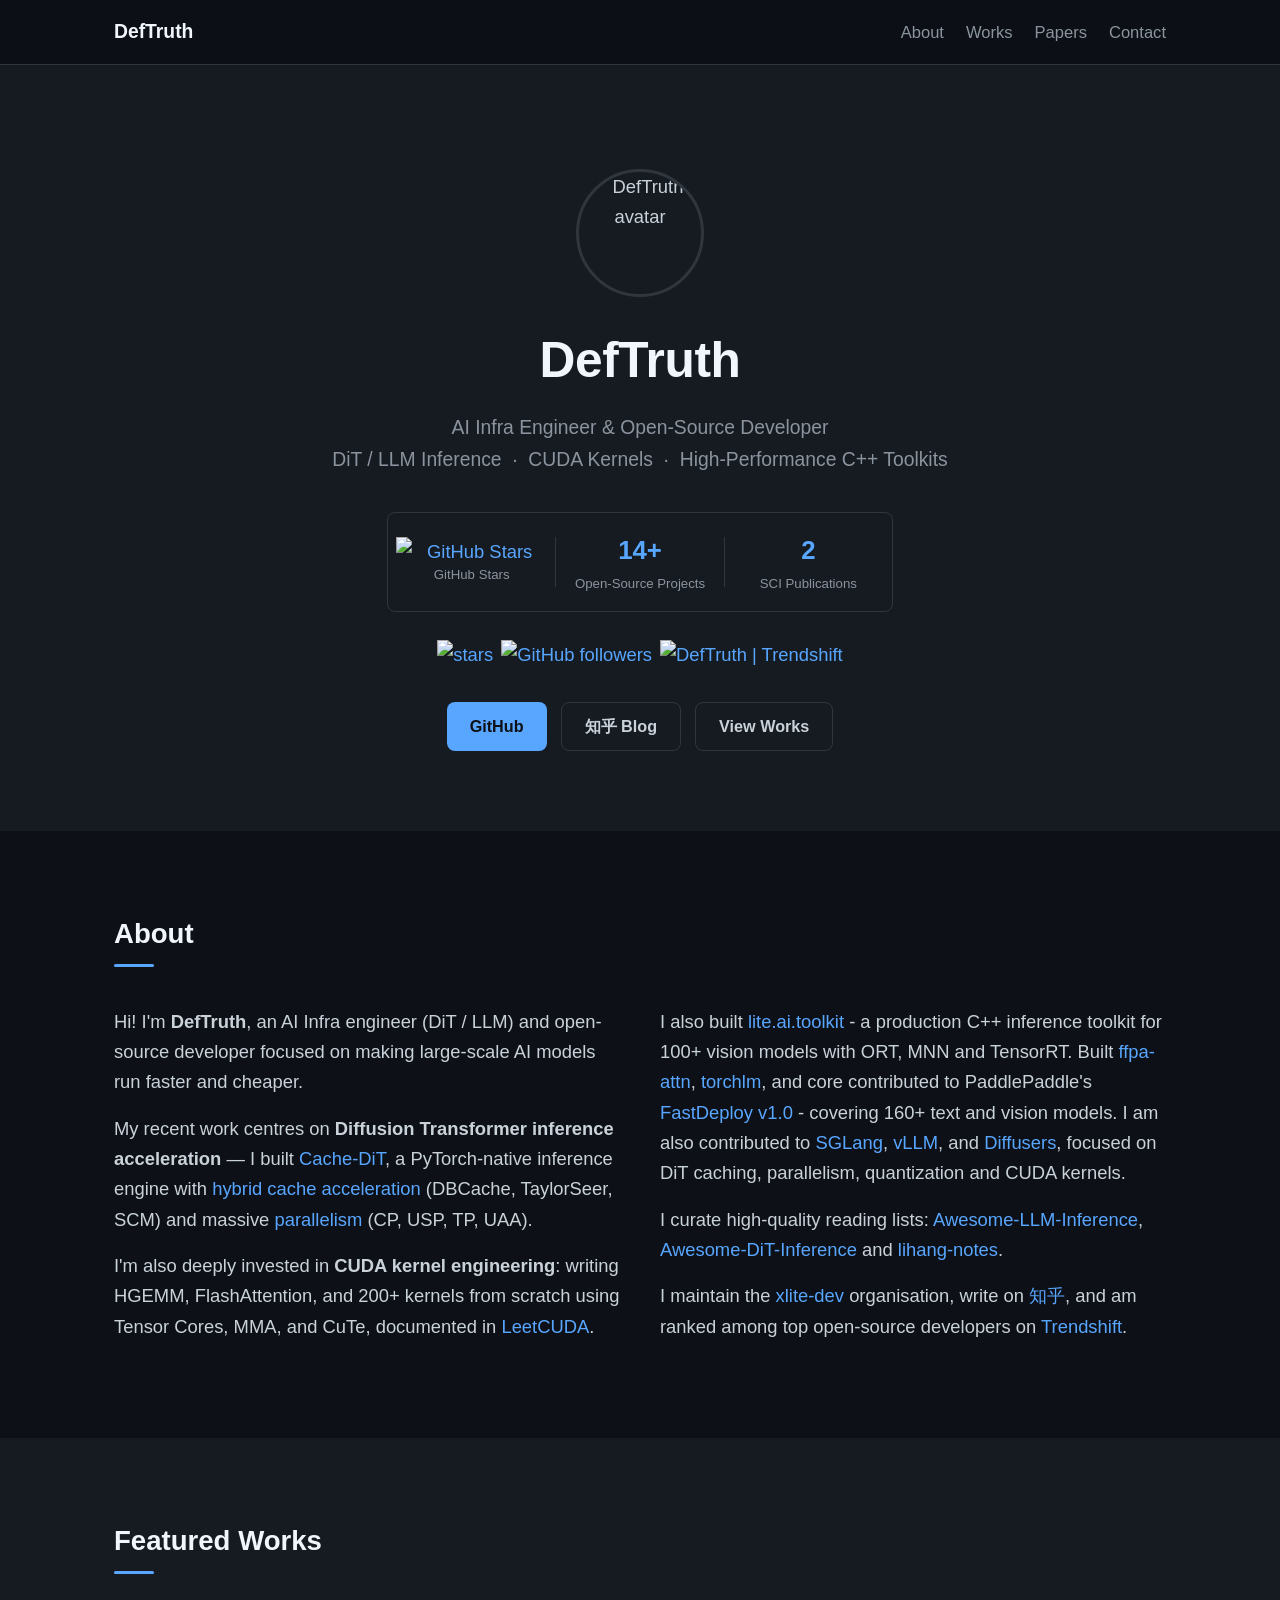
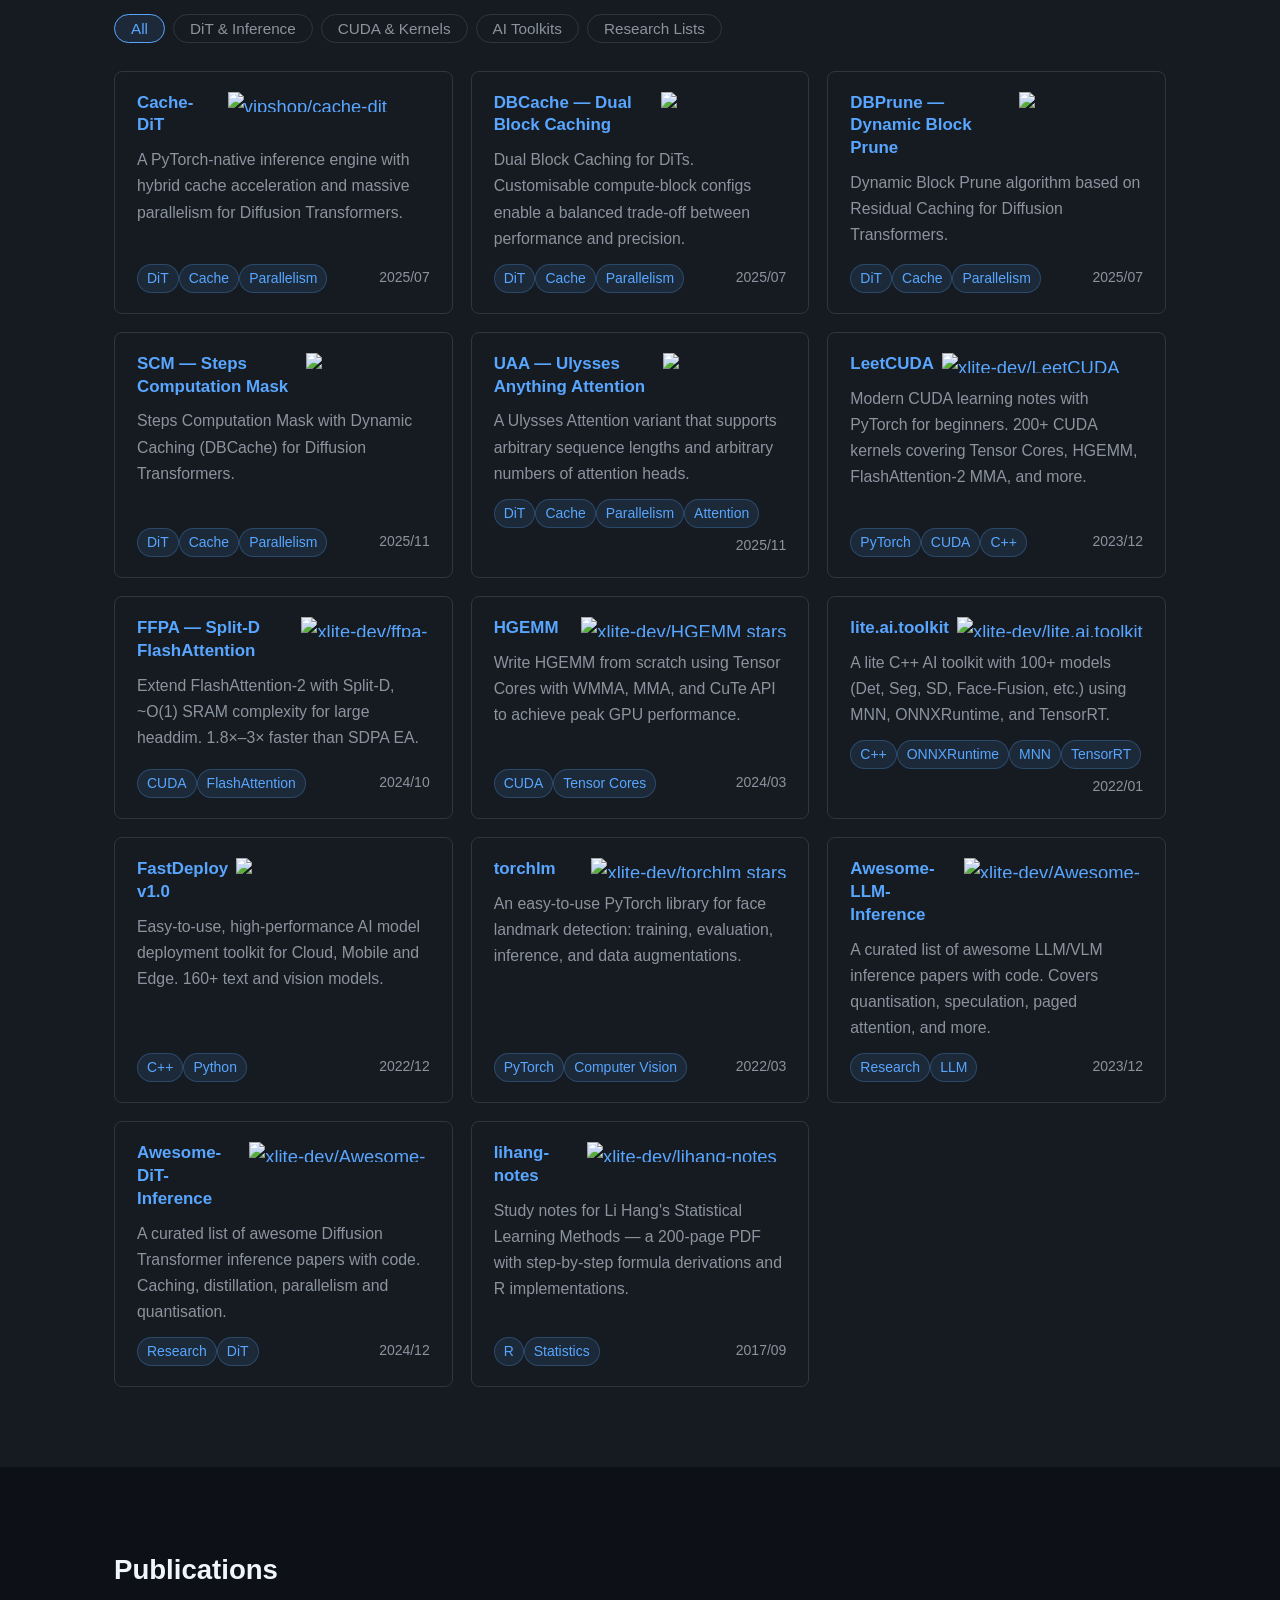
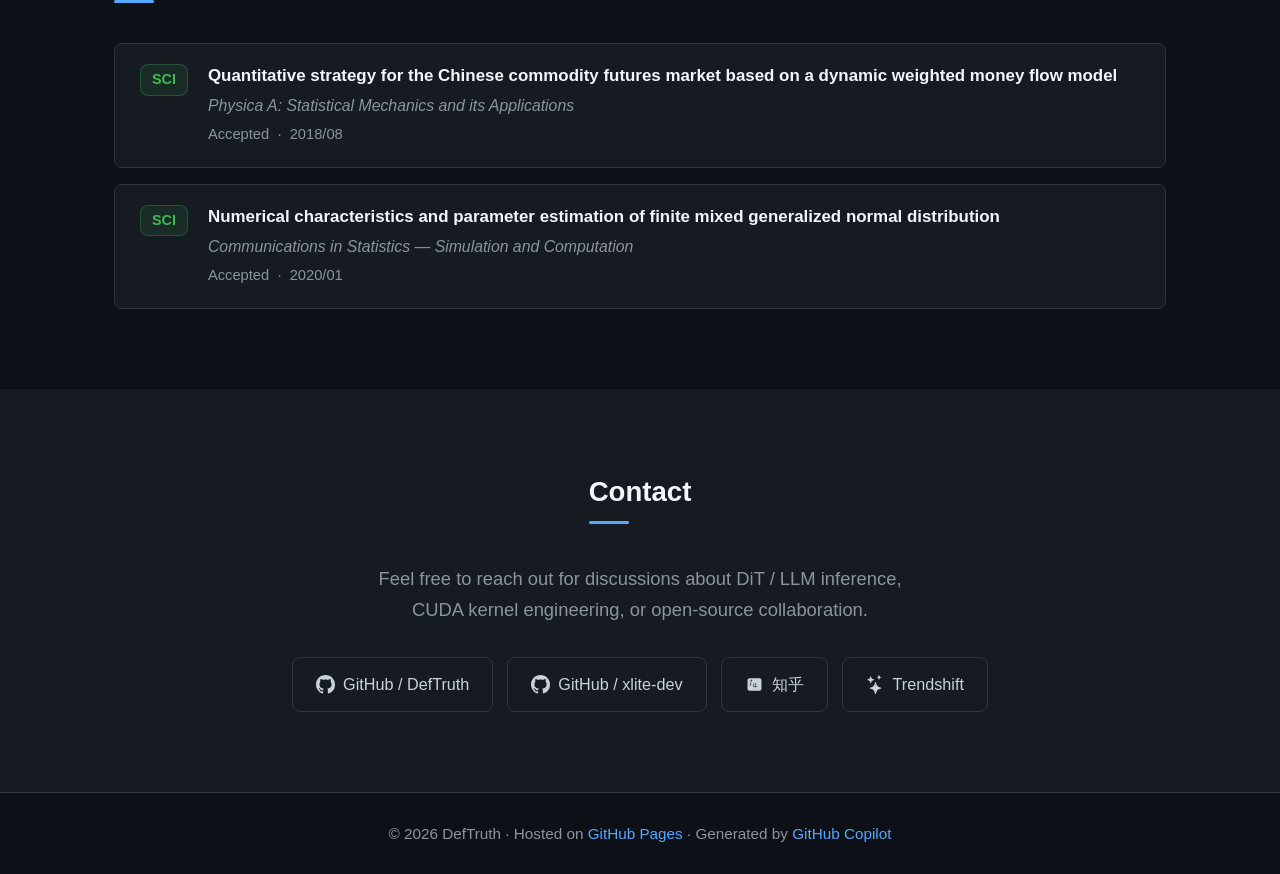
==== index.html @ d04e6036 "Update index.html" ====
<!DOCTYPE html>
<html lang="en">
<head>
  <meta charset="UTF-8" />
  <meta name="viewport" content="width=device-width, initial-scale=1.0" />
  <meta name="description"
    content="DefTruth – AI Infra Engineer. Creator of LeetCUDA, Cache-DiT, ffpa-attn,
             Awesome-LLM-Inference, lite.ai.toolkit and more. Contributor to SGLang, vLLM and Diffusers." />
  <title>DefTruth | AI Infra Engineer</title>
  <link rel="stylesheet" href="assets/css/style.css" />
  <link rel="icon" href="https://avatars.githubusercontent.com/u/31974251?v=4" />
</head>
<body>

<!-- NAV ---------------------------------------------------- -->
<nav>
  <div class="container nav-inner">
    <span class="nav-logo">DefTruth</span>
    <ul class="nav-links">
      <li><a href="#about">About</a></li>
      <li><a href="#projects">Works</a></li>
      <li><a href="#publications">Papers</a></li>
      <li><a href="#contact">Contact</a></li>
    </ul>
  </div>
</nav>

<!-- HERO --------------------------------------------------- -->
<section id="hero">
  <div class="container">
    <img class="avatar"
      src="https://avatars.githubusercontent.com/u/31974251?v=4"
      alt="DefTruth avatar" />

    <h1>DefTruth</h1>

    <p class="tagline">
      AI Infra Engineer &amp; Open-Source Developer<br />
      DiT / LLM Inference &nbsp;·&nbsp; CUDA Kernels &nbsp;·&nbsp; High-Performance C++ Toolkits
    </p>

    <!-- Quick stats -->
    <div class="stats-row">
      <div class="stat">
        <a href="https://github.com/xlite-dev" target="_blank" rel="noopener">
          <img src="https://img.shields.io/github/stars/xlite-dev?style=flat-square&color=58a6ff&labelColor=161b22&label="
               alt="GitHub Stars" class="stat-badge" />
        </a>
        <span class="stat-l">GitHub Stars</span>
      </div>
      <div class="stat-sep"></div>
      <div class="stat"><span class="stat-n">14+</span><span class="stat-l">Open-Source Projects</span></div>
      <div class="stat-sep"></div>
      <div class="stat"><span class="stat-n">2</span><span class="stat-l">SCI Publications</span></div>
    </div>

    <!-- Live badge row -->
    <div class="badge-row">
      <a href="https://github.com/xlite-dev" target="_blank" rel="noopener">
        <img src="https://img.shields.io/github/stars/xlite-dev?style=flat-square&label=Stars&color=58a6ff"
             alt="stars" />
      </a>
      <a href="https://github.com/DefTruth" target="_blank" rel="noopener">
        <img src="https://img.shields.io/github/followers/DefTruth?style=flat-square&label=Followers&color=58a6ff"
             alt="GitHub followers" />
      </a>
      <a href="https://trendshift.io/developers/644" target="_blank" rel="noopener">
        <img src="https://trendshift.io/api/badge/developers/644"
             alt="DefTruth | Trendshift" height="20" />
      </a>
    </div>

    <!-- CTA buttons -->
    <div class="btn-row">
      <a class="btn btn-primary" href="https://github.com/DefTruth" target="_blank" rel="noopener">GitHub</a>
      <a class="btn btn-outline" href="https://www.zhihu.com/people/qyjdef" target="_blank" rel="noopener">知乎 Blog</a>
      <a class="btn btn-outline" href="#projects">View Works</a>
    </div>
  </div>
</section>

<!-- ABOUT -------------------------------------------------- -->
<section id="about">
  <div class="container">
    <h2 class="section-title">About</h2>
    <div class="two-col">
      <div>
        <p>Hi! I'm <strong>DefTruth</strong>, an AI Infra engineer (DiT / LLM) and open-source developer
           focused on making large-scale AI models run faster and cheaper.</p>
        <p>My recent work centres on <strong>Diffusion Transformer inference
           acceleration</strong> — I built
           <a href="https://github.com/vipshop/cache-dit" target="_blank" rel="noopener">Cache-DiT</a>,
           a PyTorch-native inference engine with <a href="https://cache-dit.readthedocs.io/en/latest/user_guide/CACHE_API/" target="_blank" rel="noopener">hybrid cache acceleration</a> (DBCache, TaylorSeer, SCM)
           and massive <a href="https://cache-dit.readthedocs.io/en/latest/user_guide/CONTEXT_PARALLEL/#uaa-ulysses-anything-attention" target="_blank" rel="noopener">parallelism</a> (CP, USP, TP, UAA).</p>
        <p>I'm also deeply invested in <strong>CUDA kernel engineering</strong>: writing HGEMM,
           FlashAttention, and 200+ kernels from scratch using Tensor Cores, MMA,
           and CuTe, documented in
           <a href="https://github.com/xlite-dev/LeetCUDA" target="_blank" rel="noopener">LeetCUDA</a>.</p>
      </div>
      <div>
        <p>I also built
           <a href="https://github.com/xlite-dev/lite.ai.toolkit" target="_blank" rel="noopener">lite.ai.toolkit</a>
            - a production C++ inference toolkit for 100+ vision models with ORT, MNN and TensorRT. Built
           <a href="https://github.com/xlite-dev/ffpa-attn" target="_blank" rel="noopener">ffpa-attn</a>,
           <a href="https://github.com/xlite-dev/torchlm" target="_blank" rel="noopener">torchlm</a>, and core contributed
           to PaddlePaddle's <a href="https://github.com/PaddlePaddle/FastDeploy" target="_blank" rel="noopener">FastDeploy v1.0</a>
           - covering 160+ text and vision models. I am also contributed to
           <a href="https://github.com/sgl-project/sglang" target="_blank" rel="noopener">SGLang</a>,
           <a href="https://github.com/vllm-project/vllm" target="_blank" rel="noopener">vLLM</a>, and
           <a href="https://github.com/huggingface/diffusers" target="_blank" rel="noopener">Diffusers</a>,
           focused on DiT caching, parallelism, quantization and CUDA kernels.</p>
        <p>I curate high-quality reading lists:
           <a href="https://github.com/xlite-dev/Awesome-LLM-Inference" target="_blank" rel="noopener">Awesome-LLM-Inference</a>, 
           <a href="https://github.com/xlite-dev/Awesome-DiT-Inference" target="_blank" rel="noopener">Awesome-DiT-Inference</a> 
           and <a href="https://github.com/xlite-dev/lihang-notes" target="_blank" rel="noopener">lihang-notes</a>.</p>
        <p>I maintain the
           <a href="https://github.com/xlite-dev" target="_blank" rel="noopener">xlite-dev</a>
           organisation, write on
           <a href="https://www.zhihu.com/people/qyjdef" target="_blank" rel="noopener">知乎</a>,
           and am ranked among top open-source developers on
           <a href="https://trendshift.io/developers/644" target="_blank" rel="noopener">Trendshift</a>.</p>
      </div>
    </div>
  </div>
</section>

<!-- WORKS -------------------------------------------------- -->
<section id="projects">
  <div class="container">
    <h2 class="section-title">Featured Works</h2>
    <!-- Filter buttons — injected by assets/js/main.js -->
    <div id="filter-bar" role="tablist" aria-label="Filter projects"></div>
    <!-- Project cards — injected by assets/js/main.js (edit PROJECTS array there) -->
    <div class="projects-grid" id="projects-grid"></div>
  </div>
</section>

<!-- PUBLICATIONS ------------------------------------------- -->
<section id="publications">
  <div class="container">
    <h2 class="section-title">Publications</h2>
    <!-- Publication cards — injected by assets/js/main.js (edit PUBLICATIONS array there) -->
    <div id="pub-list"></div>
  </div>
</section>

<!-- CONTACT ------------------------------------------------ -->
<section id="contact">
  <div class="container" style="text-align:center">
    <h2 class="section-title" style="display:inline-block">Contact</h2>
    <p class="muted" style="max-width:552px;margin:0 auto 32px">
      Feel free to reach out for discussions about DiT / LLM inference,
      CUDA kernel engineering, or open-source collaboration.
    </p>
    <div class="contact-links">
      <a class="contact-link" href="https://github.com/DefTruth" target="_blank" rel="noopener">
        <svg viewBox="0 0 16 16" aria-hidden="true"><path d="M8 0C3.58 0 0 3.58 0 8c0 3.54 2.29 6.53 5.47 7.59.4.07.55-.17.55-.38 0-.19-.01-.82-.01-1.49-2.01.37-2.53-.49-2.69-.94-.09-.23-.48-.94-.82-1.13-.28-.15-.68-.52-.01-.53.63-.01 1.08.58 1.23.82.72 1.21 1.87.87 2.33.66.07-.52.28-.87.51-1.07-1.78-.2-3.64-.89-3.64-3.95 0-.87.31-1.59.82-2.15-.08-.2-.36-1.02.08-2.12 0 0 .67-.21 2.2.82.64-.18 1.32-.27 2-.27s1.36.09 2 .27c1.53-1.04 2.2-.82 2.2-.82.44 1.1.16 1.92.08 2.12.51.56.82 1.27.82 2.15 0 3.07-1.87 3.75-3.65 3.95.29.25.54.73.54 1.48 0 1.07-.01 1.93-.01 2.2 0 .21.15.46.55.38A8.013 8.013 0 0 0 16 8c0-4.42-3.58-8-8-8z"/></svg>
        GitHub / DefTruth
      </a>
      <a class="contact-link" href="https://github.com/xlite-dev" target="_blank" rel="noopener">
        <svg viewBox="0 0 16 16" aria-hidden="true"><path d="M8 0C3.58 0 0 3.58 0 8c0 3.54 2.29 6.53 5.47 7.59.4.07.55-.17.55-.38 0-.19-.01-.82-.01-1.49-2.01.37-2.53-.49-2.69-.94-.09-.23-.48-.94-.82-1.13-.28-.15-.68-.52-.01-.53.63-.01 1.08.58 1.23.82.72 1.21 1.87.87 2.33.66.07-.52.28-.87.51-1.07-1.78-.2-3.64-.89-3.64-3.95 0-.87.31-1.59.82-2.15-.08-.2-.36-1.02.08-2.12 0 0 .67-.21 2.2.82.64-.18 1.32-.27 2-.27s1.36.09 2 .27c1.53-1.04 2.2-.82 2.2-.82.44 1.1.16 1.92.08 2.12.51.56.82 1.27.82 2.15 0 3.07-1.87 3.75-3.65 3.95.29.25.54.73.54 1.48 0 1.07-.01 1.93-.01 2.2 0 .21.15.46.55.38A8.013 8.013 0 0 0 16 8c0-4.42-3.58-8-8-8z"/></svg>
        GitHub / xlite-dev
      </a>
      <a class="contact-link" href="https://www.zhihu.com/people/qyjdef" target="_blank" rel="noopener">
        <svg viewBox="0 0 24 24" aria-hidden="true"><path d="M5.722 4.015C4.32 4.015 3.18 5.156 3.18 6.558v10.884c0 1.402 1.14 2.543 2.542 2.543h12.557c1.401 0 2.541-1.141 2.541-2.543V6.558c0-1.402-1.14-2.543-2.541-2.543H5.722zM9.4 7.426H8.214c-.22.9-.563 1.726-1.02 2.42.072.08.143.164.207.254.366.52.53 1.109.416 1.693-.19.964-1.048 1.56-1.965 1.594l-.023-.592c.548-.02 1.063-.39 1.175-.953.083-.42-.048-.867-.363-1.293a6.79 6.79 0 0 0-.225-.276c.538-.807.907-1.742 1.12-2.847H6.418v-.578H7.85V5.6h.594v1.248H9.4v.578zm6.245 7.21H13.13v2.218h-.629v-2.218H10.27l-.107-.016v-.016l-.007-.008-.001-.008v-.01l-.008-.008v-.552l.793-3.41h.631l-.746 3.41h1.667v-4.32h.629v1.847h1.874l.188-.008.164.594h-2.226v1.887h2.515v.618z"/></svg>
        知乎
      </a>
      <a class="contact-link" href="https://trendshift.io/developers/644" target="_blank" rel="noopener">
        <svg viewBox="0 0 16 16" aria-hidden="true"><path d="M7.657 6.247c.11-.33.576-.33.686 0l.645 1.937a2.89 2.89 0 0 0 1.829 1.828l1.936.645c.33.11.33.576 0 .686l-1.937.645a2.89 2.89 0 0 0-1.828 1.829l-.645 1.936a.361.361 0 0 1-.686 0l-.645-1.937a2.89 2.89 0 0 0-1.828-1.828l-1.937-.645a.361.361 0 0 1 0-.686l1.937-.645a2.89 2.89 0 0 0 1.828-1.828l.645-1.937zM3.794 1.148a.217.217 0 0 1 .412 0l.387 1.162c.173.518.579.924 1.097 1.097l1.162.387a.217.217 0 0 1 0 .412l-1.162.387A1.734 1.734 0 0 0 4.593 5.69l-.387 1.162a.217.217 0 0 1-.412 0L3.407 5.69A1.734 1.734 0 0 0 2.31 4.593l-1.162-.387a.217.217 0 0 1 0-.412l1.162-.387A1.734 1.734 0 0 0 3.407 2.31l.387-1.162zM10.863.099a.145.145 0 0 1 .274 0l.258.774c.115.346.386.617.732.732l.774.258a.145.145 0 0 1 0 .274l-.774.258a1.156 1.156 0 0 0-.732.732l-.258.774a.145.145 0 0 1-.274 0l-.258-.774a1.156 1.156 0 0 0-.732-.732L9.1 2.137a.145.145 0 0 1 0-.274l.774-.258c.346-.115.617-.386.732-.732L10.863.1z"/></svg>
        Trendshift
      </a>
    </div>
  </div>
</section>

<!-- FOOTER ------------------------------------------------- -->
<footer>
  <p>© <span id="year"></span> DefTruth · Hosted on
    <a href="https://pages.github.com" target="_blank" rel="noopener">GitHub Pages</a>
    · Generated by <a href="https://github.com/features/copilot" target="_blank" rel="noopener">GitHub Copilot</a>
  </p>
</footer>

<script src="assets/js/main.js"></script>
</body>
</html>
---- assets/css/style.css ----
/* =============================================================
   DefTruth.github.io — stylesheet
   Dark GitHub-inspired theme. Customise the variables below.
   ============================================================= */

/* ---------- Theme variables — edit to retheme -------------- */
:root {
  --bg:        #0d1117;   /* page background                   */
  --bg-card:   #161b22;   /* card / nav background             */
  --border:    #30363d;   /* card borders                      */
  --accent:    #58a6ff;   /* links, active states, underlines  */
  --accent2:   #3fb950;   /* green tags                        */
  --text:      #c9d1d9;   /* body text                         */
  --muted:     #8b949e;   /* secondary text, meta              */
  --heading:   #f0f6fc;   /* headings                          */
  --radius:    8px;
  --ease:      0.22s ease;
}

/* ---------- Reset ------------------------------------------ */
*, *::before, *::after { box-sizing: border-box; margin: 0; padding: 0; }
html  { scroll-behavior: smooth; font-size: 115%; }
body  { background: var(--bg); color: var(--text);
        font: 1rem/1.65 -apple-system, BlinkMacSystemFont, "Segoe UI", sans-serif; }
img   { display: block; max-width: 100%; }
a     { color: var(--accent); text-decoration: none; transition: color var(--ease); }
a:hover { color: #79c0ff; }

/* ---------- Layout ----------------------------------------- */
.container { max-width: 1100px; margin: 0 auto; padding: 0 24px; }
section    { padding: 80px 0; }
section:nth-child(even) { background: var(--bg-card); }

/* ---------- Nav -------------------------------------------- */
nav {
  position: sticky; top: 0; z-index: 100;
  background: rgba(13,17,23,.85);
  backdrop-filter: blur(12px);
  border-bottom: 1px solid var(--border);
}
.nav-inner { display: flex; align-items: center; justify-content: space-between;
             padding: 16px 24px; max-width: 1100px; margin: 0 auto; }
.nav-logo  { font-weight: 700; font-size: 1.05rem; color: var(--heading); }
.nav-links { display: flex; gap: 22px; list-style: none; }
.nav-links a        { color: var(--muted); font-size: .9rem; }
.nav-links a:hover,
.nav-links a.active { color: var(--heading); }

/* ---------- Hero ------------------------------------------- */
#hero { padding: 104px 0 80px; text-align: center; }
.avatar { width: 128px; height: 128px; border-radius: 50%;
          margin: 0 auto 23px; border: 3px solid var(--border); object-fit: cover; }
#hero h1 { font-size: clamp(1.9rem, 5vw, 2.7rem); font-weight: 700;
           color: var(--heading); letter-spacing: -.4px; }
.tagline { margin: 10px auto 0; max-width: 667px; color: var(--muted); font-size: 1.05rem; }

/* Stats row */
.stats-row { display: flex; align-items: center; justify-content: center;
             gap: 0; margin: 36px auto 0; max-width: 506px;
             background: var(--bg-card); border: 1px solid var(--border);
             border-radius: var(--radius); overflow: hidden; }
.stat      { flex: 1; padding: 16px 8px; text-align: center; }
.stat-n    { display: block; font-size: 1.4rem; font-weight: 700; color: var(--accent); }
.stat-l    { display: block; font-size: .72rem; color: var(--muted); margin-top: 2px; }
.stat-sep  { width: 1px; height: 50px; background: var(--border); flex-shrink: 0; }
.stat-badge { display: block; margin: 0 auto 2px; height: 25px; }

/* Badge / button rows */
.badge-row { display: flex; flex-wrap: wrap; justify-content: center;
             gap: 8px; margin-top: 28px; }
.badge-row img { display: inline; }
.btn-row   { display: flex; flex-wrap: wrap; justify-content: center;
             gap: 14px; margin-top: 32px; }
.btn       { display: inline-flex; align-items: center; gap: 6px;
             padding: 10px 23px; border-radius: var(--radius);
             font-size: .88rem; font-weight: 600;
             transition: opacity var(--ease), transform var(--ease); }
.btn:hover { opacity: .82; transform: translateY(-1px); }
.btn-primary { background: var(--accent); color: #0d1117; }
.btn-outline  { border: 1px solid var(--border); color: var(--text); }
.btn-outline:hover { border-color: var(--accent); color: var(--accent); }

/* ---------- Section title ---------------------------------- */
.section-title { display: inline-block; font-size: 1.5rem; font-weight: 700;
                 color: var(--heading); margin-bottom: 40px; }
.section-title::after { content: ""; display: block; height: 3px; width: 40px;
                        background: var(--accent); margin-top: 7px; border-radius: 2px; }

/* ---------- About ------------------------------------------ */
.two-col { display: grid; grid-template-columns: 1fr 1fr; gap: 40px; align-items: start; }
#about p { margin-bottom: 16px; }
.muted   { color: var(--muted); }

/* ---------- Tags ------------------------------------------- */
.tag { display: inline-block; background: rgba(88,166,255,.1);
       border: 1px solid rgba(88,166,255,.25); color: var(--accent);
       border-radius: 20px; font-size: .76rem; padding: 2px 9px; }

/* ---------- Filter bar ------------------------------------- */
#filter-bar  { display: flex; flex-wrap: wrap; gap: 8px; margin-bottom: 28px; }
.filter-btn  { background: var(--bg-card); border: 1px solid var(--border);
               color: var(--muted); border-radius: 20px; padding: 5px 16px;
               font-size: .83rem; cursor: pointer;
               transition: background var(--ease), border-color var(--ease), color var(--ease); }
.filter-btn:hover,
.filter-btn.active { background: rgba(88,166,255,.1); border-color: var(--accent);
                     color: var(--accent); }

/* ---------- Project cards ---------------------------------- */
.projects-grid { display: grid; grid-template-columns: repeat(auto-fill, minmax(308px,1fr));
                 gap: 18px; }
.project-card  { background: var(--bg-card); border: 1px solid var(--border);
                 border-radius: var(--radius); padding: 20px 22px;
                 display: flex; flex-direction: column; gap: 10px;
                 transition: border-color var(--ease), transform var(--ease); }
.project-card:hover { border-color: var(--accent); transform: translateY(-3px); }
.project-card[hidden] { display: none; }

.project-top { display: flex; align-items: flex-start;
               justify-content: space-between; gap: 8px; }
.project-top h3 { font-size: .92rem; font-weight: 600; line-height: 1.35; }
.project-top h3 a { color: var(--accent); }
.stars-badge { height: 20px; flex-shrink: 0; }
.stars-na    { font-size: .72rem; color: var(--muted); flex-shrink: 0; }

.project-card > p { color: var(--muted); font-size: .86rem; flex: 1; }

.project-bottom { display: flex; align-items: center; flex-wrap: wrap; gap: 6px; }
.proj-date { margin-left: auto; font-size: .76rem; color: var(--muted); white-space: nowrap; }

/* ---------- Publications ----------------------------------- */
#pub-list  { display: flex; flex-direction: column; gap: 16px; }
.pub-card  { display: flex; gap: 20px; align-items: flex-start;
             background: var(--bg-card); border: 1px solid var(--border);
             border-radius: var(--radius); padding: 20px 25px;
             transition: border-color var(--ease); }
.pub-card:hover { border-color: var(--accent); }
.pub-type  { flex-shrink: 0; align-self: flex-start;
             background: rgba(63,185,80,.1); border: 1px solid rgba(63,185,80,.28);
             color: var(--accent2); border-radius: var(--radius);
             padding: 3px 11px; font-size: .78rem; font-weight: 700; }
.pub-title { font-size: .92rem; font-weight: 600; color: var(--heading);
             line-height: 1.45; margin-bottom: 5px; }
.pub-venue { color: var(--muted); font-size: .86rem; margin-bottom: 3px; }
.pub-meta  { color: var(--muted); font-size: .8rem; }

/* ---------- Contact ---------------------------------------- */
.contact-links { display: flex; flex-wrap: wrap; justify-content: center; gap: 14px; }
.contact-link  { display: flex; align-items: center; gap: 8px;
                 background: var(--bg-card); border: 1px solid var(--border);
                 border-radius: var(--radius); padding: 13px 23px;
                 color: var(--text); font-size: .88rem;
                 transition: border-color var(--ease), color var(--ease), transform var(--ease); }
.contact-link:hover { border-color: var(--accent); color: var(--accent);
                      transform: translateY(-2px); }
.contact-link svg { width: 19px; height: 19px; fill: currentColor; flex-shrink: 0; }

/* ---------- Footer ----------------------------------------- */
footer { background: var(--bg); border-top: 1px solid var(--border);
         padding: 28px; text-align: center; color: var(--muted); font-size: .83rem; }

/* ---------- Fade-in ---------------------------------------- */
.fade-in         { opacity: 0; transform: translateY(14px);
                   transition: opacity .45s ease, transform .45s ease; }
.fade-in.visible { opacity: 1; transform: translateY(0); }

/* ---------- Responsive ------------------------------------- */
@media (max-width: 740px) {
  .two-col        { grid-template-columns: 1fr; }
  .projects-grid  { grid-template-columns: 1fr; }
  .stats-row      { max-width: 100%; }
  .nav-links      { gap: 14px; }
  /* hide Works + Papers links on smallest screens, keep About + Contact */
  .nav-links li:nth-child(2),
  .nav-links li:nth-child(3) { display: none; }
  .pub-card       { flex-direction: column; }
}
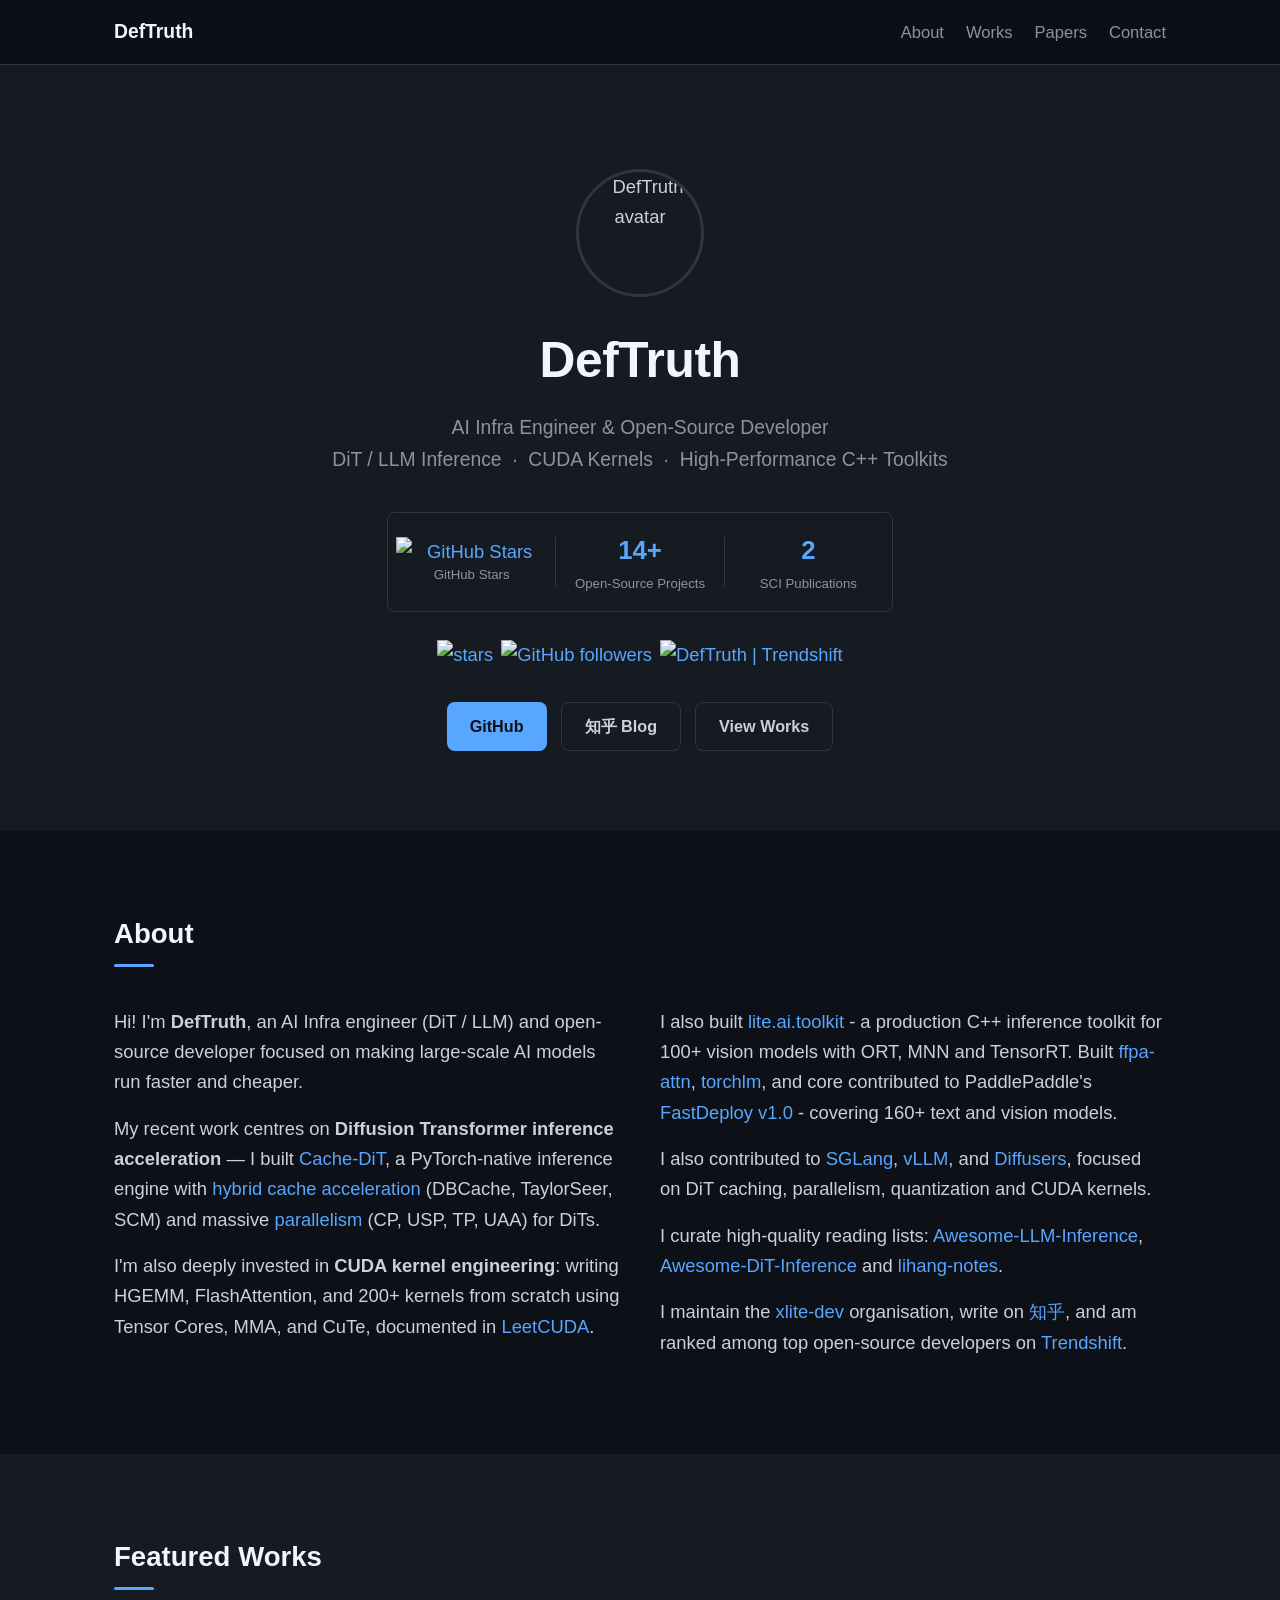
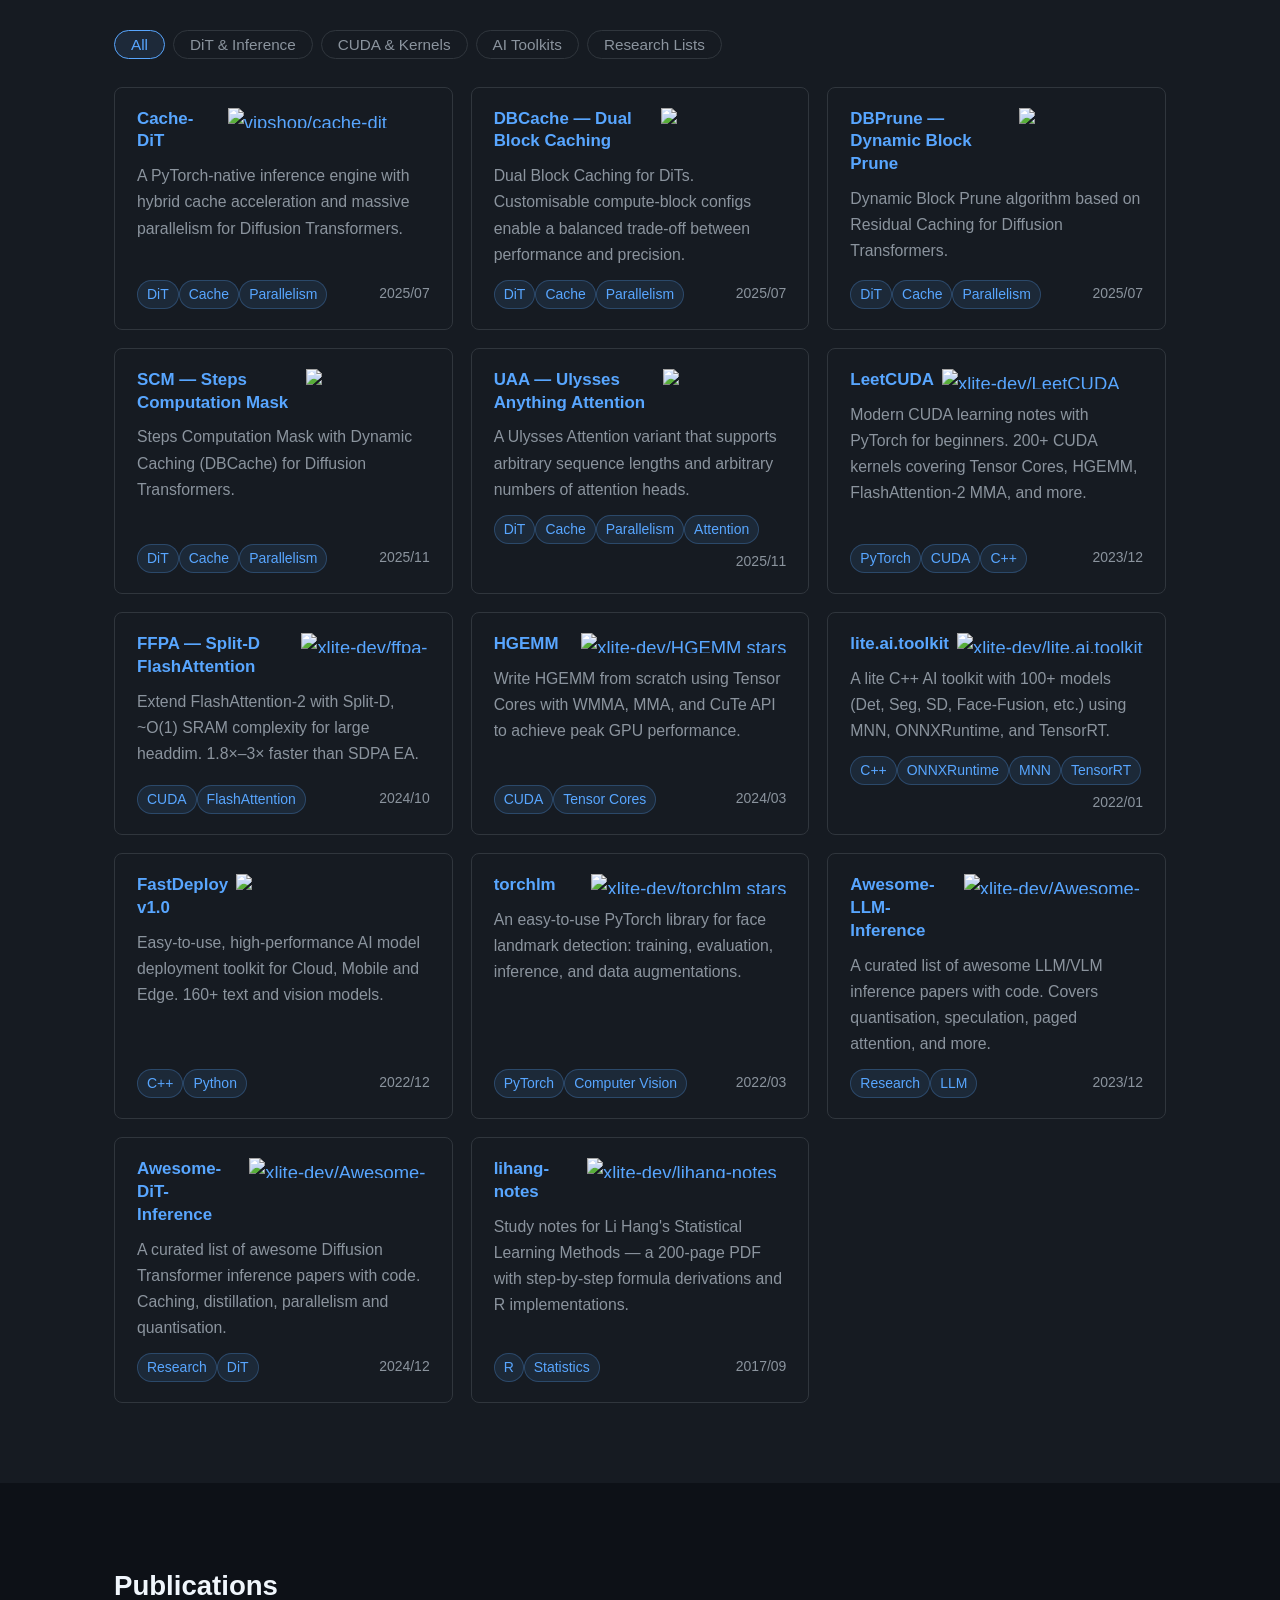
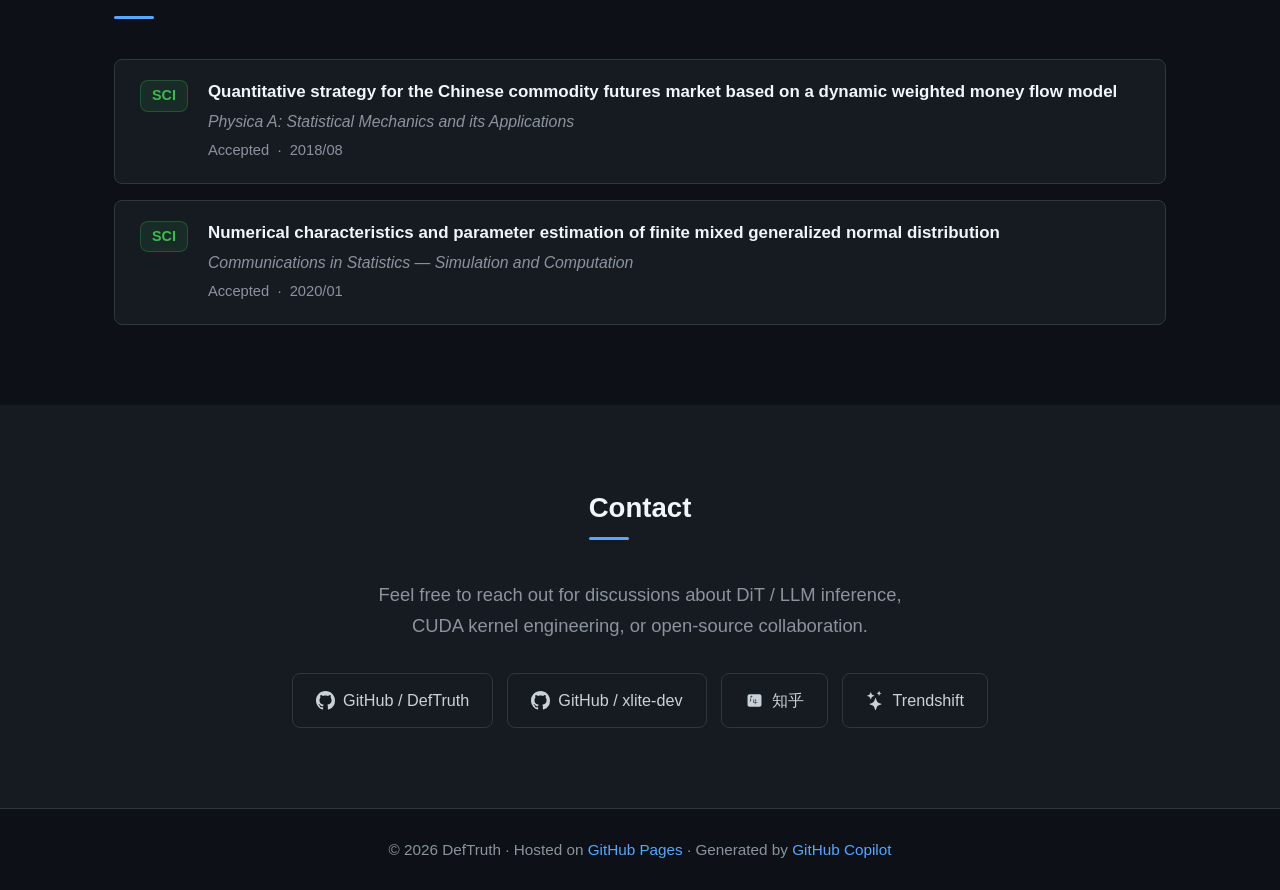
==== commit a72279f4: "Fix HTML content and improve clarity" ====
--- a/index.html
+++ b/index.html
@@ -91,7 +91,7 @@
            acceleration</strong> — I built
            <a href="https://github.com/vipshop/cache-dit" target="_blank" rel="noopener">Cache-DiT</a>,
            a PyTorch-native inference engine with <a href="https://cache-dit.readthedocs.io/en/latest/user_guide/CACHE_API/" target="_blank" rel="noopener">hybrid cache acceleration</a> (DBCache, TaylorSeer, SCM)
-           and massive <a href="https://cache-dit.readthedocs.io/en/latest/user_guide/CONTEXT_PARALLEL/#uaa-ulysses-anything-attention" target="_blank" rel="noopener">parallelism</a> (CP, USP, TP, UAA).</p>
+           and massive <a href="https://cache-dit.readthedocs.io/en/latest/user_guide/CONTEXT_PARALLEL/" target="_blank" rel="noopener">parallelism</a> (CP, USP, TP, UAA) for DiTs.</p>
         <p>I'm also deeply invested in <strong>CUDA kernel engineering</strong>: writing HGEMM,
            FlashAttention, and 200+ kernels from scratch using Tensor Cores, MMA,
            and CuTe, documented in
@@ -104,7 +104,8 @@
            <a href="https://github.com/xlite-dev/ffpa-attn" target="_blank" rel="noopener">ffpa-attn</a>,
            <a href="https://github.com/xlite-dev/torchlm" target="_blank" rel="noopener">torchlm</a>, and core contributed
            to PaddlePaddle's <a href="https://github.com/PaddlePaddle/FastDeploy" target="_blank" rel="noopener">FastDeploy v1.0</a>
-           - covering 160+ text and vision models. I am also contributed to
+           - covering 160+ text and vision models.</p>
+        <p>I also contributed to
            <a href="https://github.com/sgl-project/sglang" target="_blank" rel="noopener">SGLang</a>,
            <a href="https://github.com/vllm-project/vllm" target="_blank" rel="noopener">vLLM</a>, and
            <a href="https://github.com/huggingface/diffusers" target="_blank" rel="noopener">Diffusers</a>,
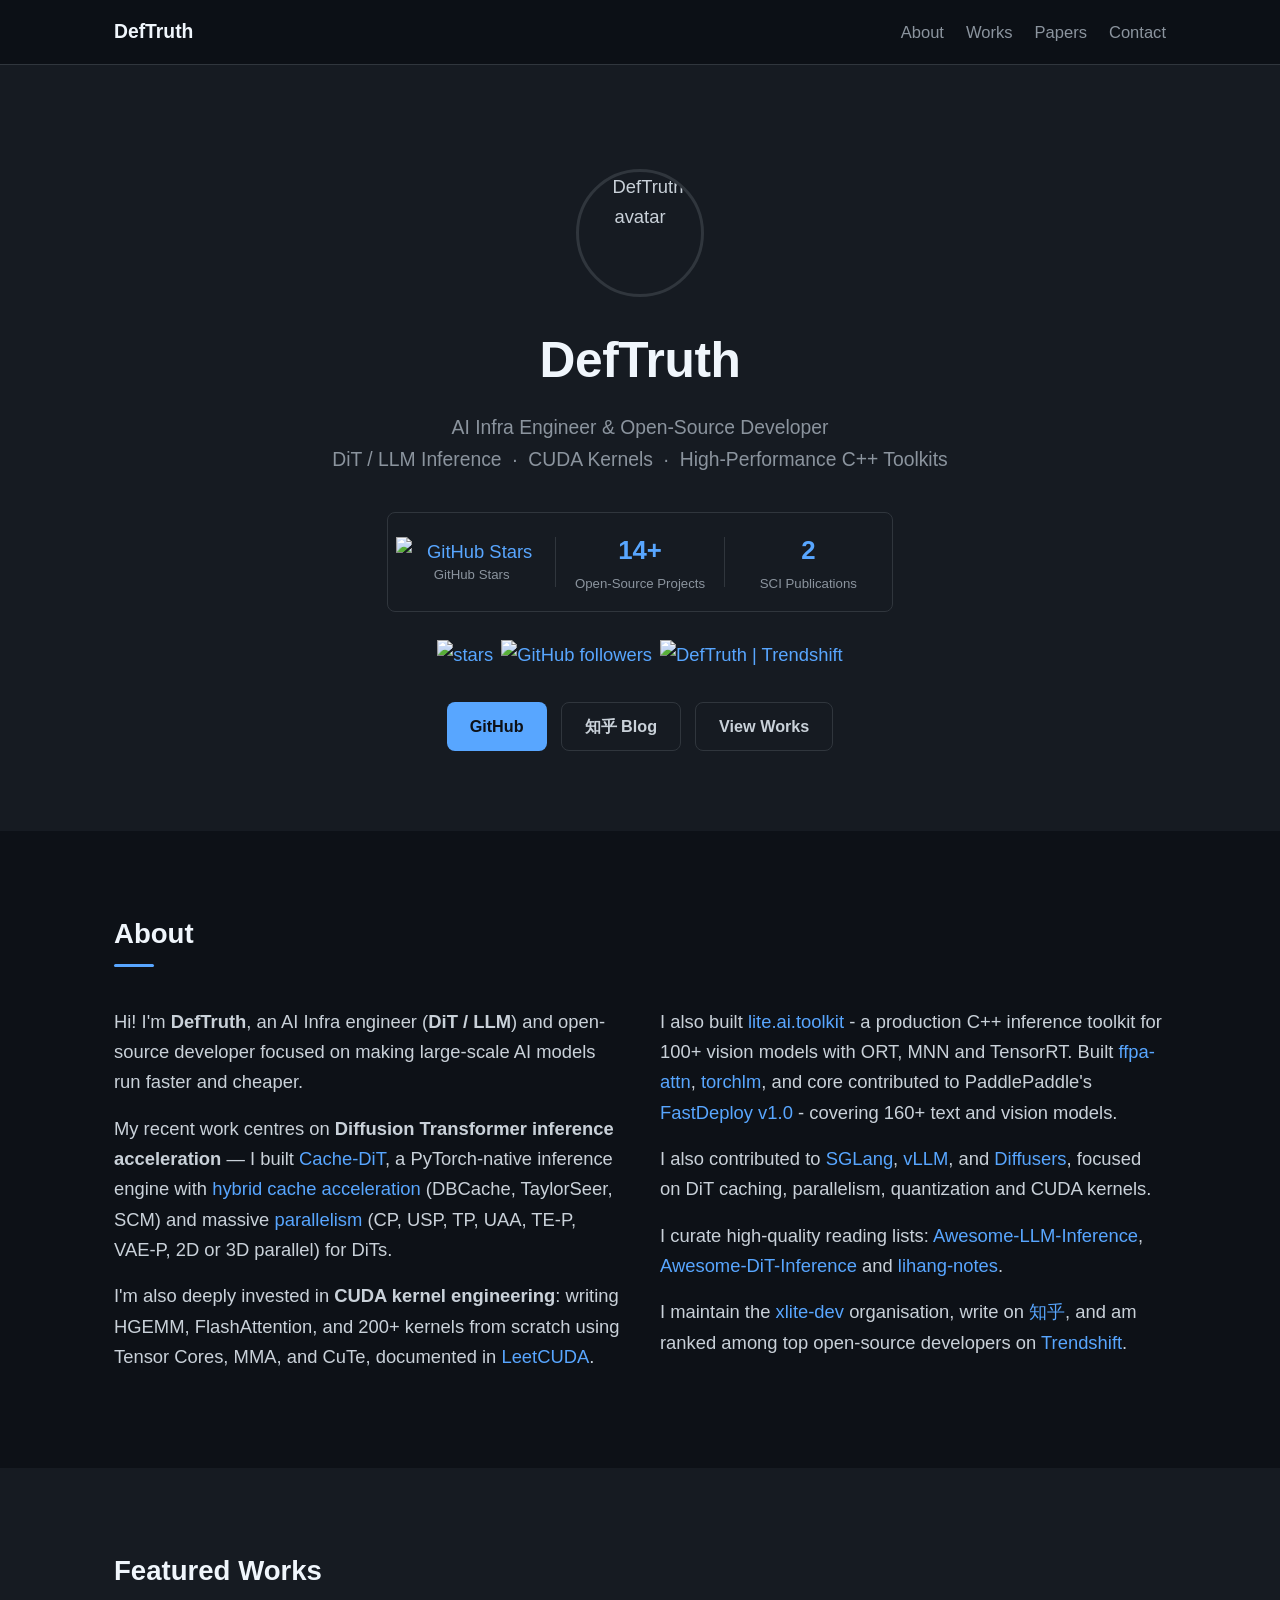
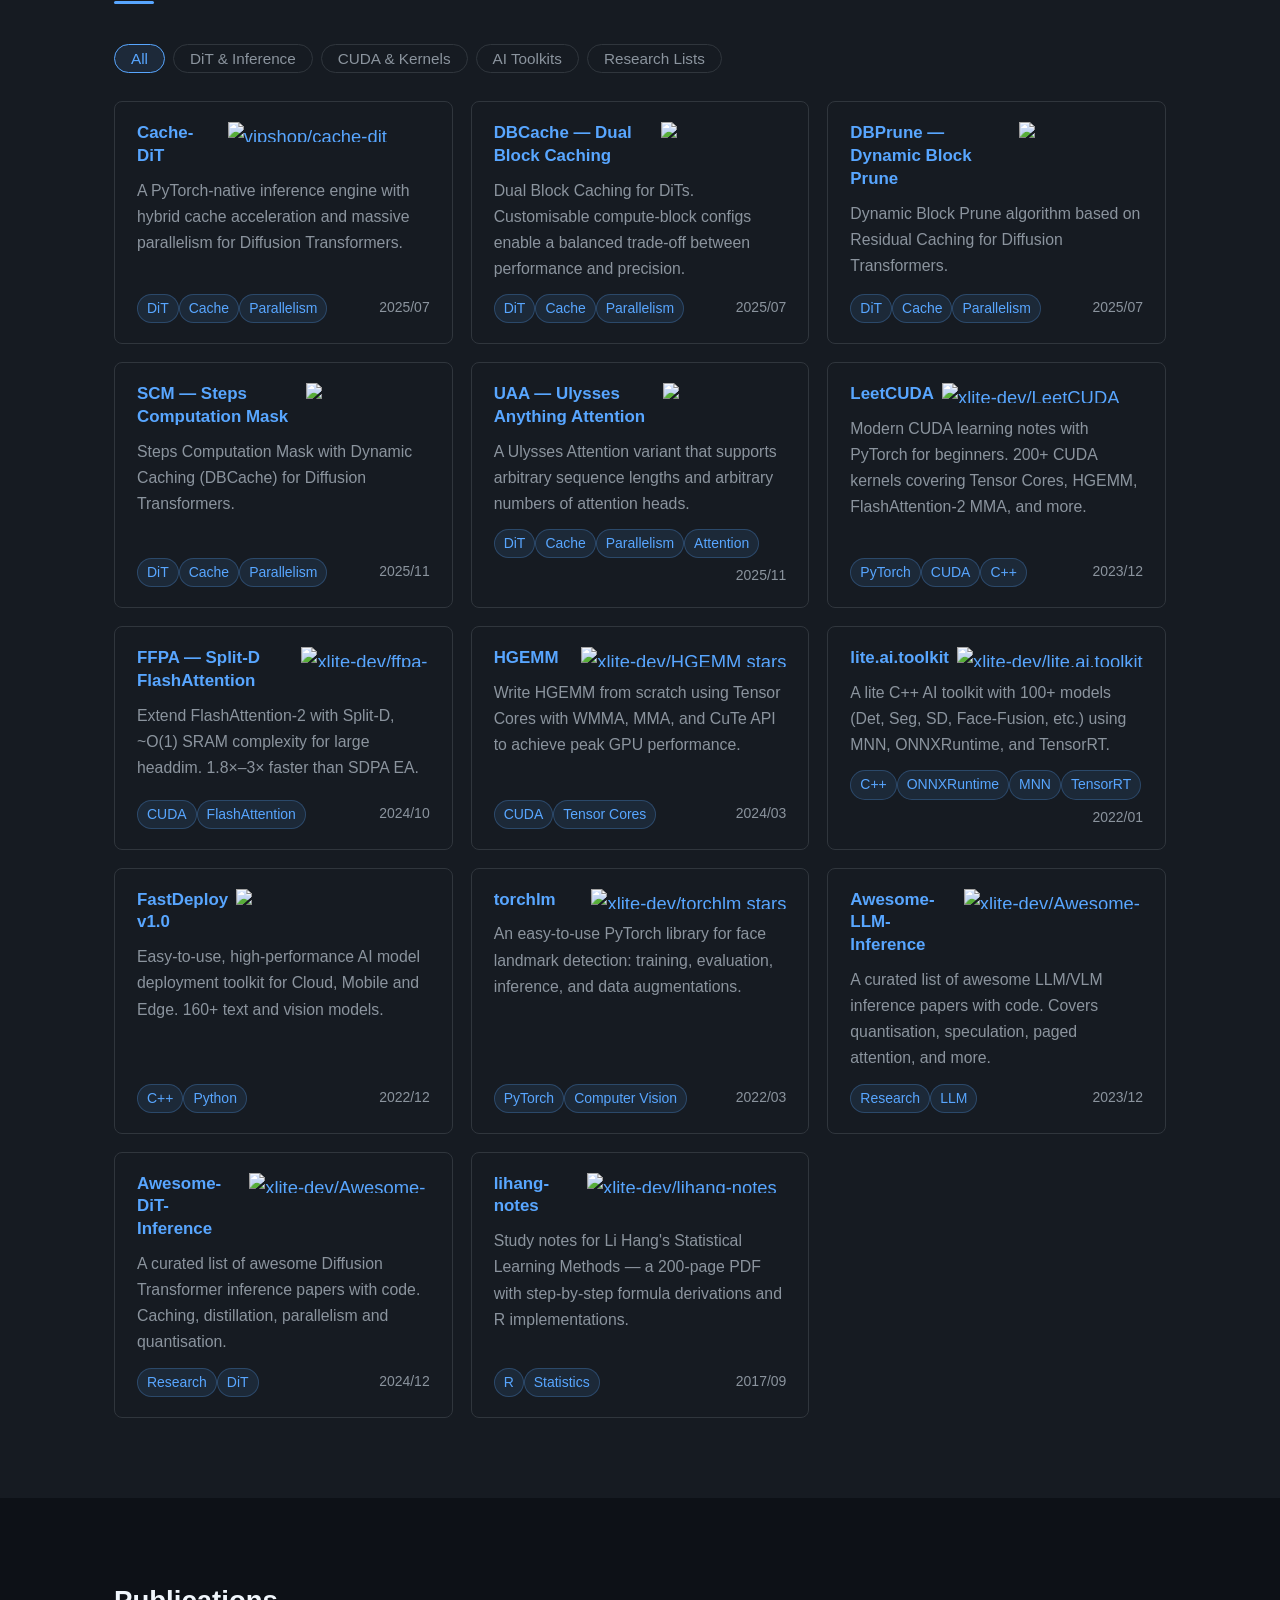
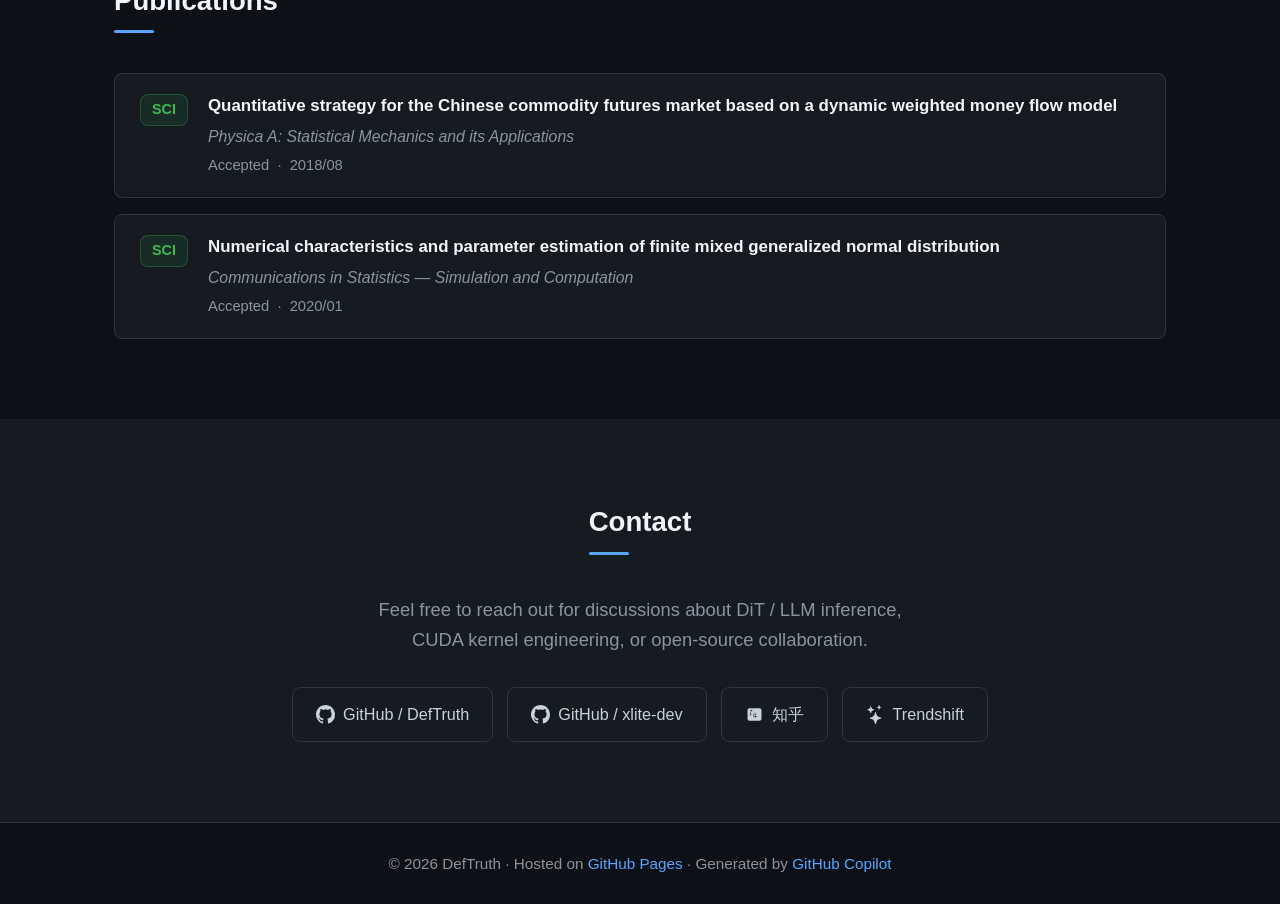
==== commit a50c033d: "Update index.html" ====
--- a/index.html
+++ b/index.html
@@ -85,13 +85,13 @@
     <h2 class="section-title">About</h2>
     <div class="two-col">
       <div>
-        <p>Hi! I'm <strong>DefTruth</strong>, an AI Infra engineer (DiT / LLM) and open-source developer
+        <p>Hi! I'm <strong>DefTruth</strong>, an AI Infra engineer (<strong>DiT / LLM</strong>) and open-source developer
            focused on making large-scale AI models run faster and cheaper.</p>
         <p>My recent work centres on <strong>Diffusion Transformer inference
            acceleration</strong> — I built
            <a href="https://github.com/vipshop/cache-dit" target="_blank" rel="noopener">Cache-DiT</a>,
            a PyTorch-native inference engine with <a href="https://cache-dit.readthedocs.io/en/latest/user_guide/CACHE_API/" target="_blank" rel="noopener">hybrid cache acceleration</a> (DBCache, TaylorSeer, SCM)
-           and massive <a href="https://cache-dit.readthedocs.io/en/latest/user_guide/CONTEXT_PARALLEL/" target="_blank" rel="noopener">parallelism</a> (CP, USP, TP, UAA) for DiTs.</p>
+           and massive <a href="https://cache-dit.readthedocs.io/en/latest/user_guide/CONTEXT_PARALLEL/" target="_blank" rel="noopener">parallelism</a> (CP, USP, TP, UAA, TE-P, VAE-P, 2D or 3D parallel) for DiTs.</p>
         <p>I'm also deeply invested in <strong>CUDA kernel engineering</strong>: writing HGEMM,
            FlashAttention, and 200+ kernels from scratch using Tensor Cores, MMA,
            and CuTe, documented in
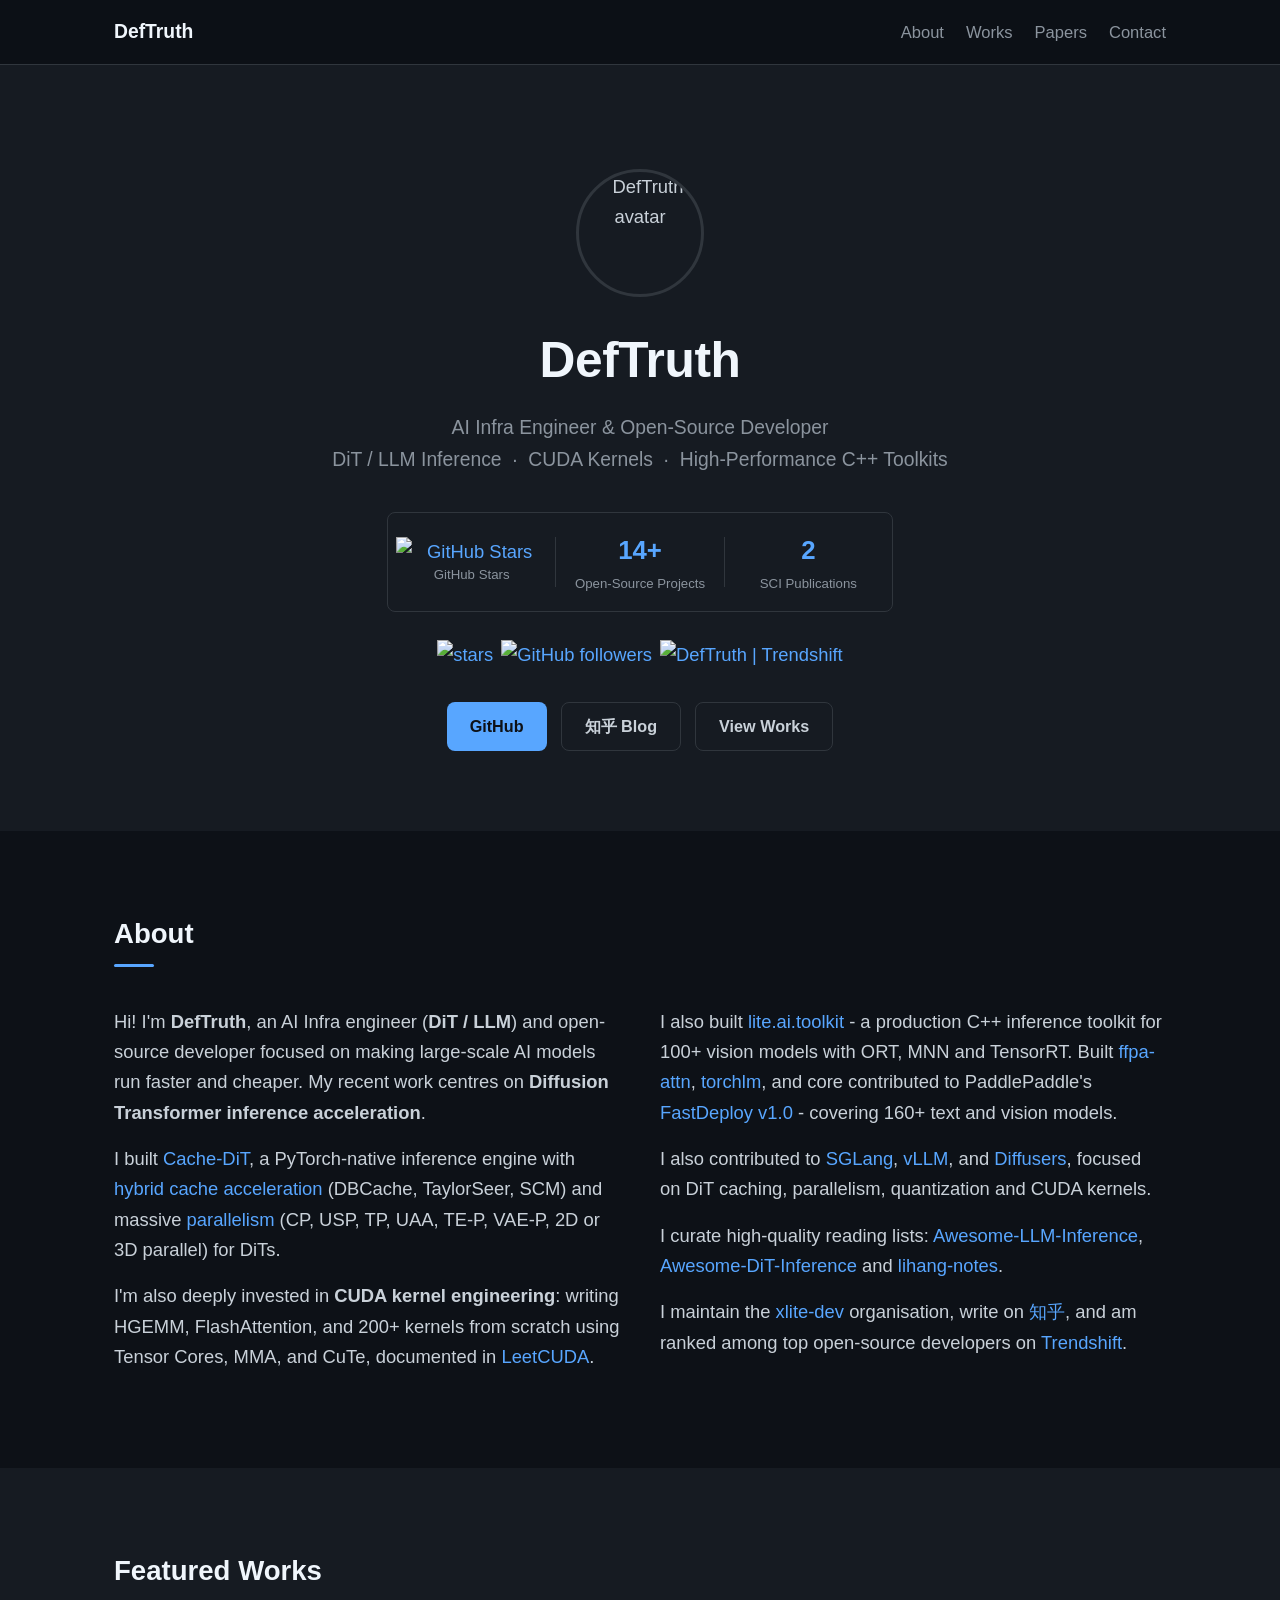
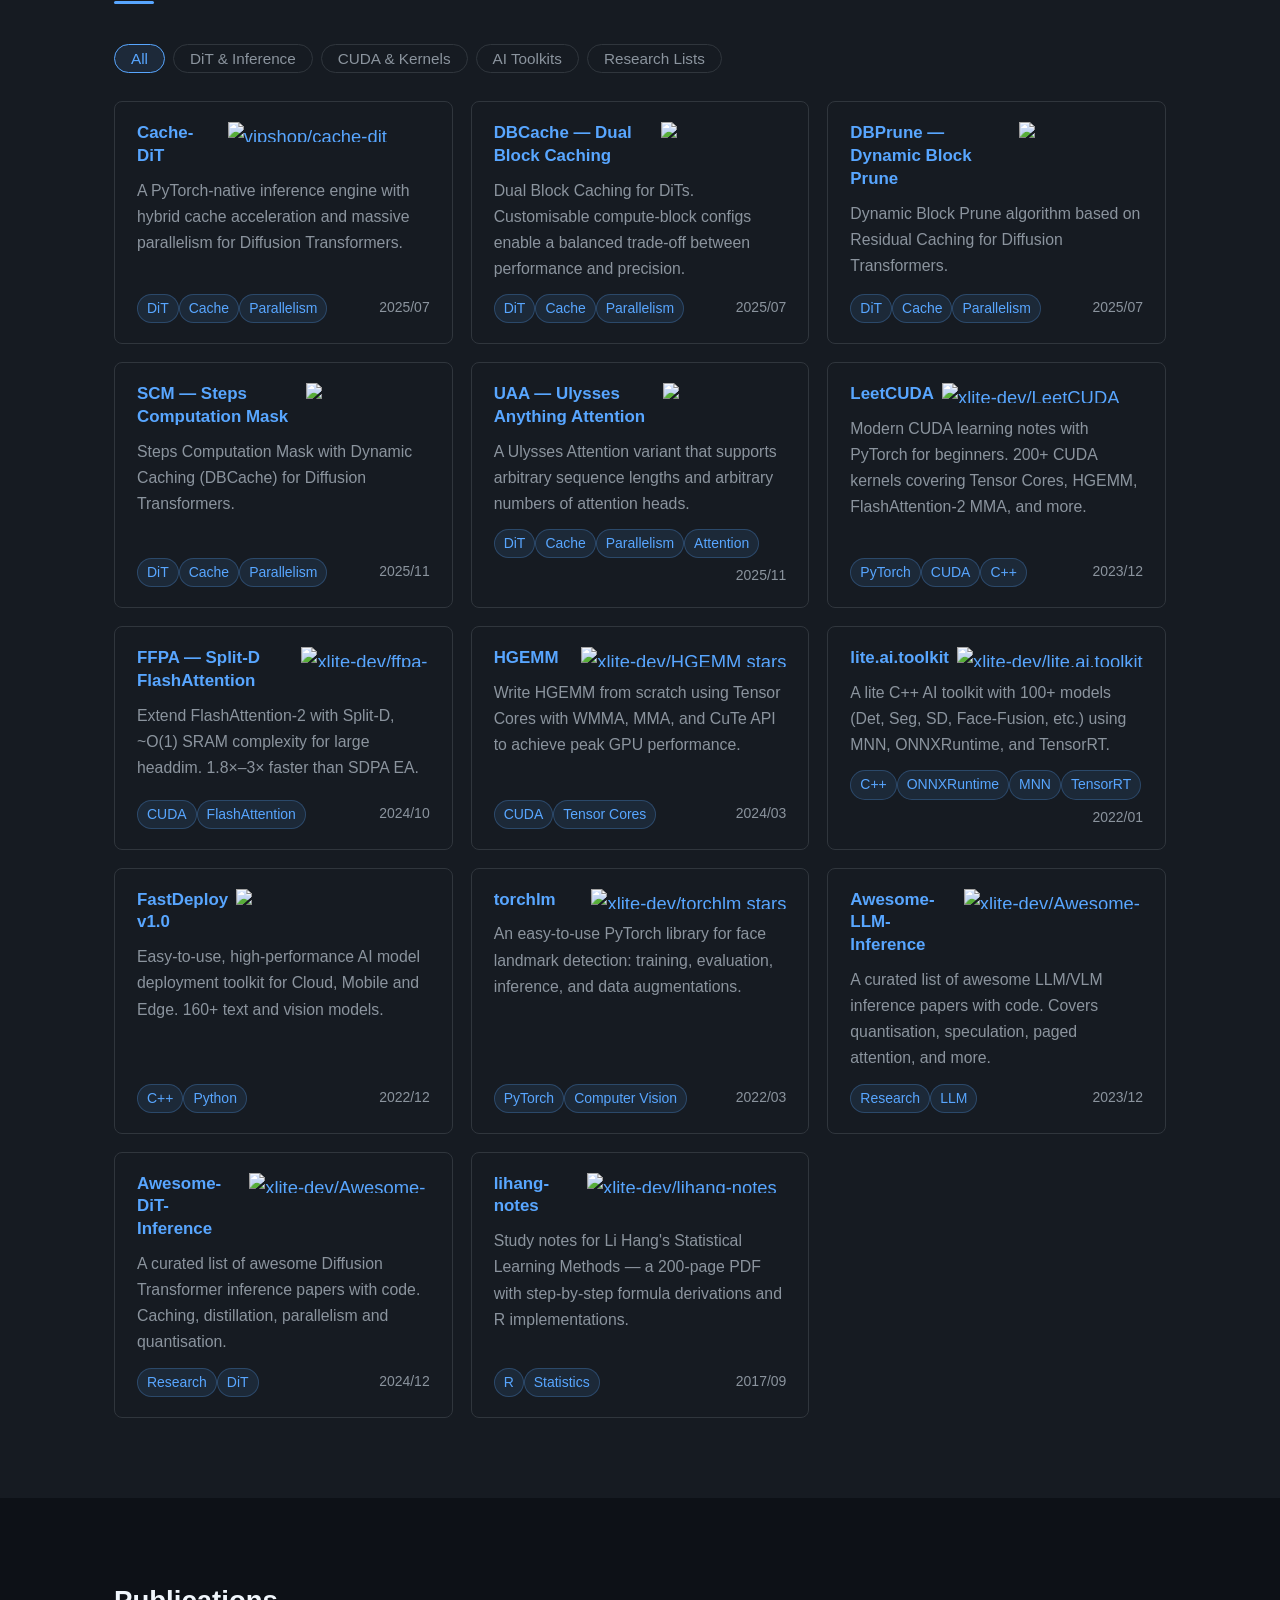
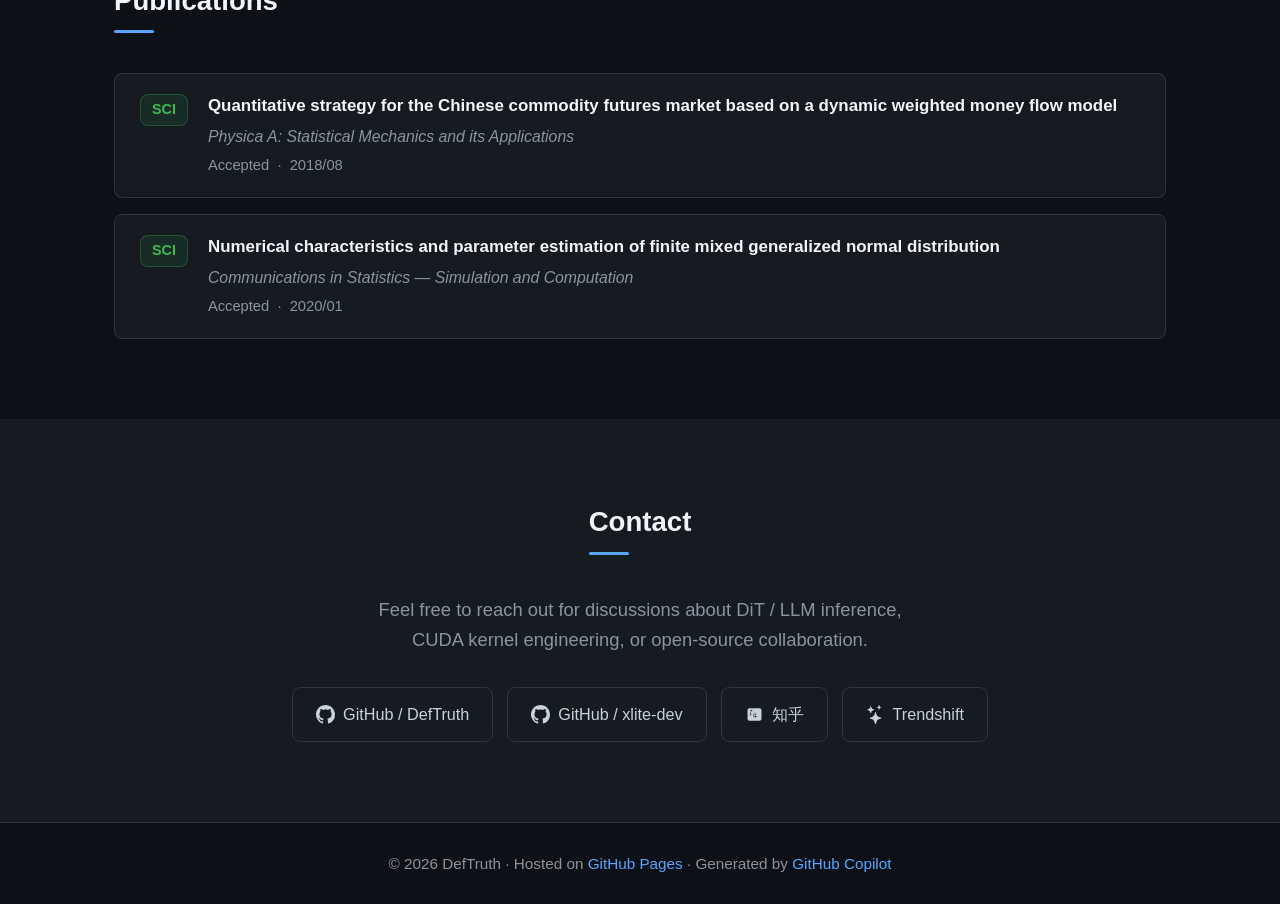
==== commit 17fb86fc: "Refactor About section in index.html Revised paragraph structure for clarity and flow." ====
--- a/index.html
+++ b/index.html
@@ -86,9 +86,9 @@
     <div class="two-col">
       <div>
         <p>Hi! I'm <strong>DefTruth</strong>, an AI Infra engineer (<strong>DiT / LLM</strong>) and open-source developer
-           focused on making large-scale AI models run faster and cheaper.</p>
-        <p>My recent work centres on <strong>Diffusion Transformer inference
-           acceleration</strong> — I built
+           focused on making large-scale AI models run faster and cheaper. My recent work centres on 
+          <strong>Diffusion Transformer inference acceleration</strong>.</p>
+        <p>I built
            <a href="https://github.com/vipshop/cache-dit" target="_blank" rel="noopener">Cache-DiT</a>,
            a PyTorch-native inference engine with <a href="https://cache-dit.readthedocs.io/en/latest/user_guide/CACHE_API/" target="_blank" rel="noopener">hybrid cache acceleration</a> (DBCache, TaylorSeer, SCM)
            and massive <a href="https://cache-dit.readthedocs.io/en/latest/user_guide/CONTEXT_PARALLEL/" target="_blank" rel="noopener">parallelism</a> (CP, USP, TP, UAA, TE-P, VAE-P, 2D or 3D parallel) for DiTs.</p>
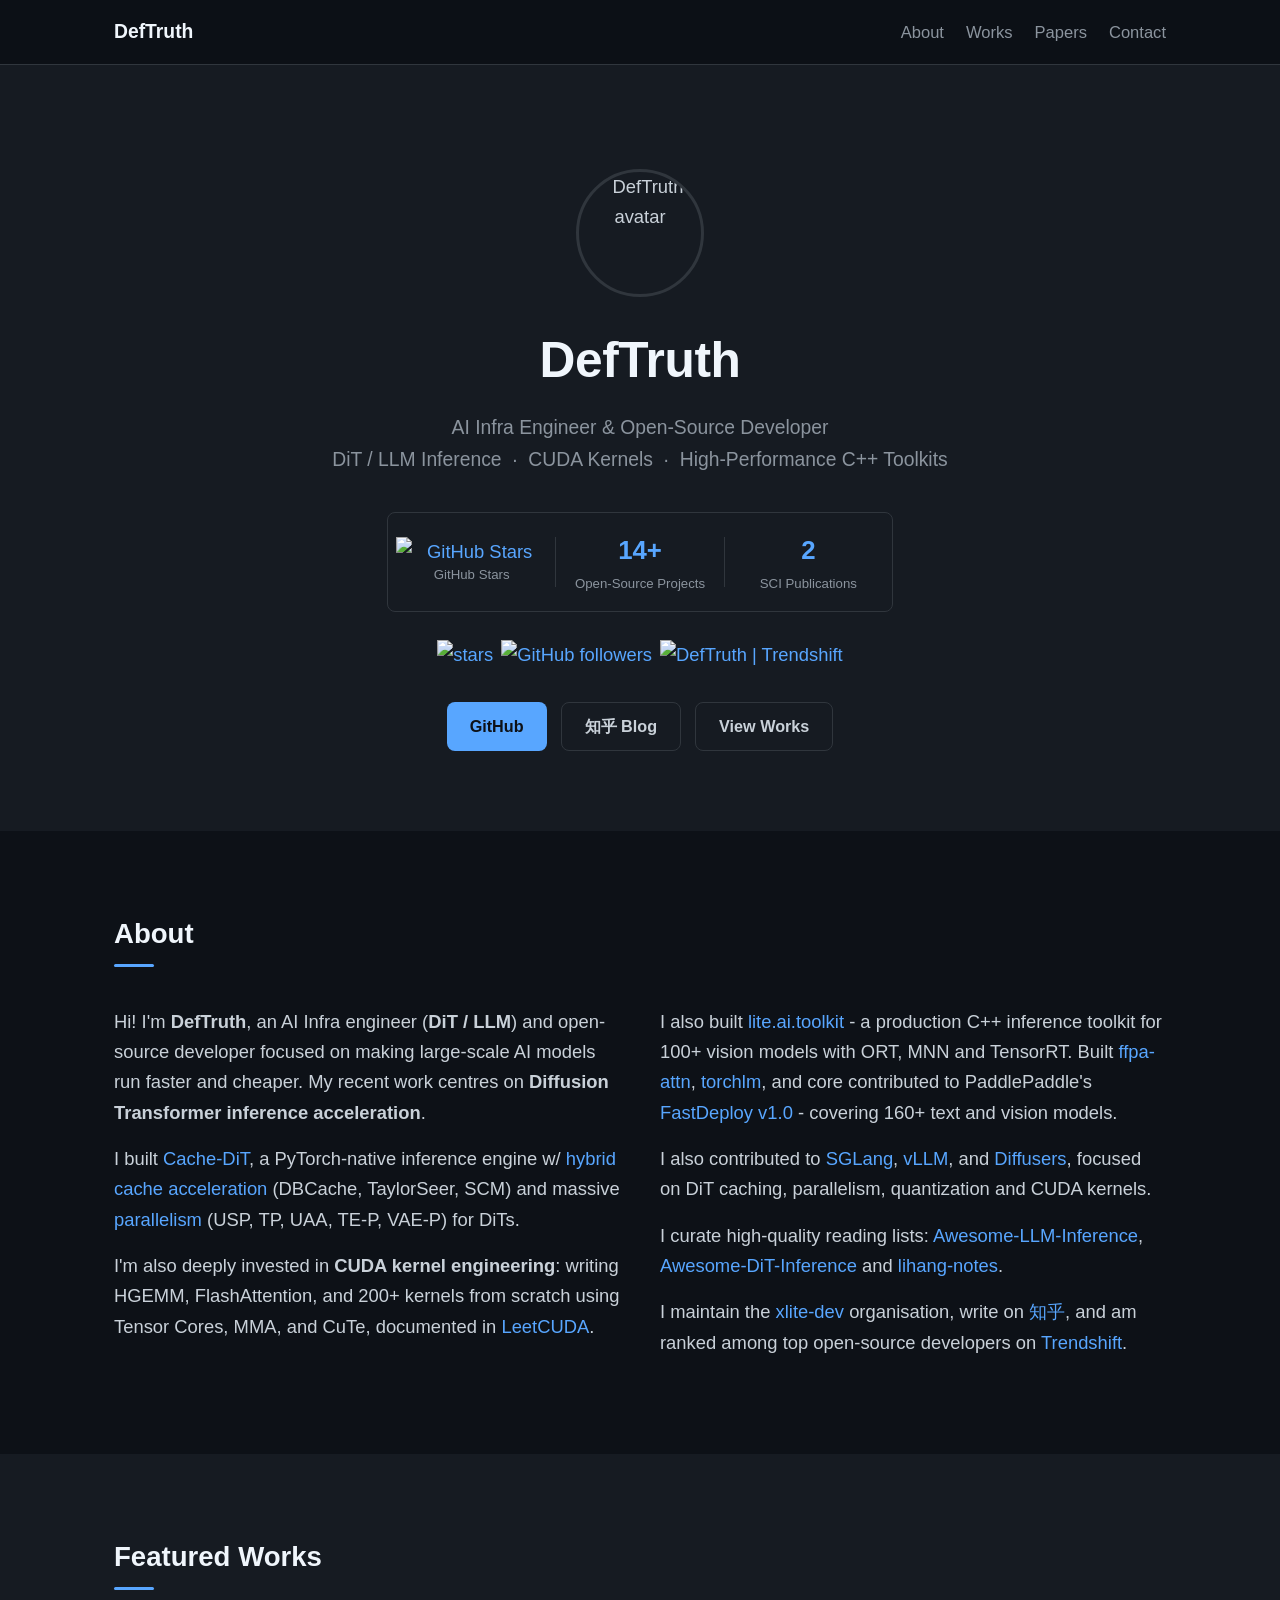
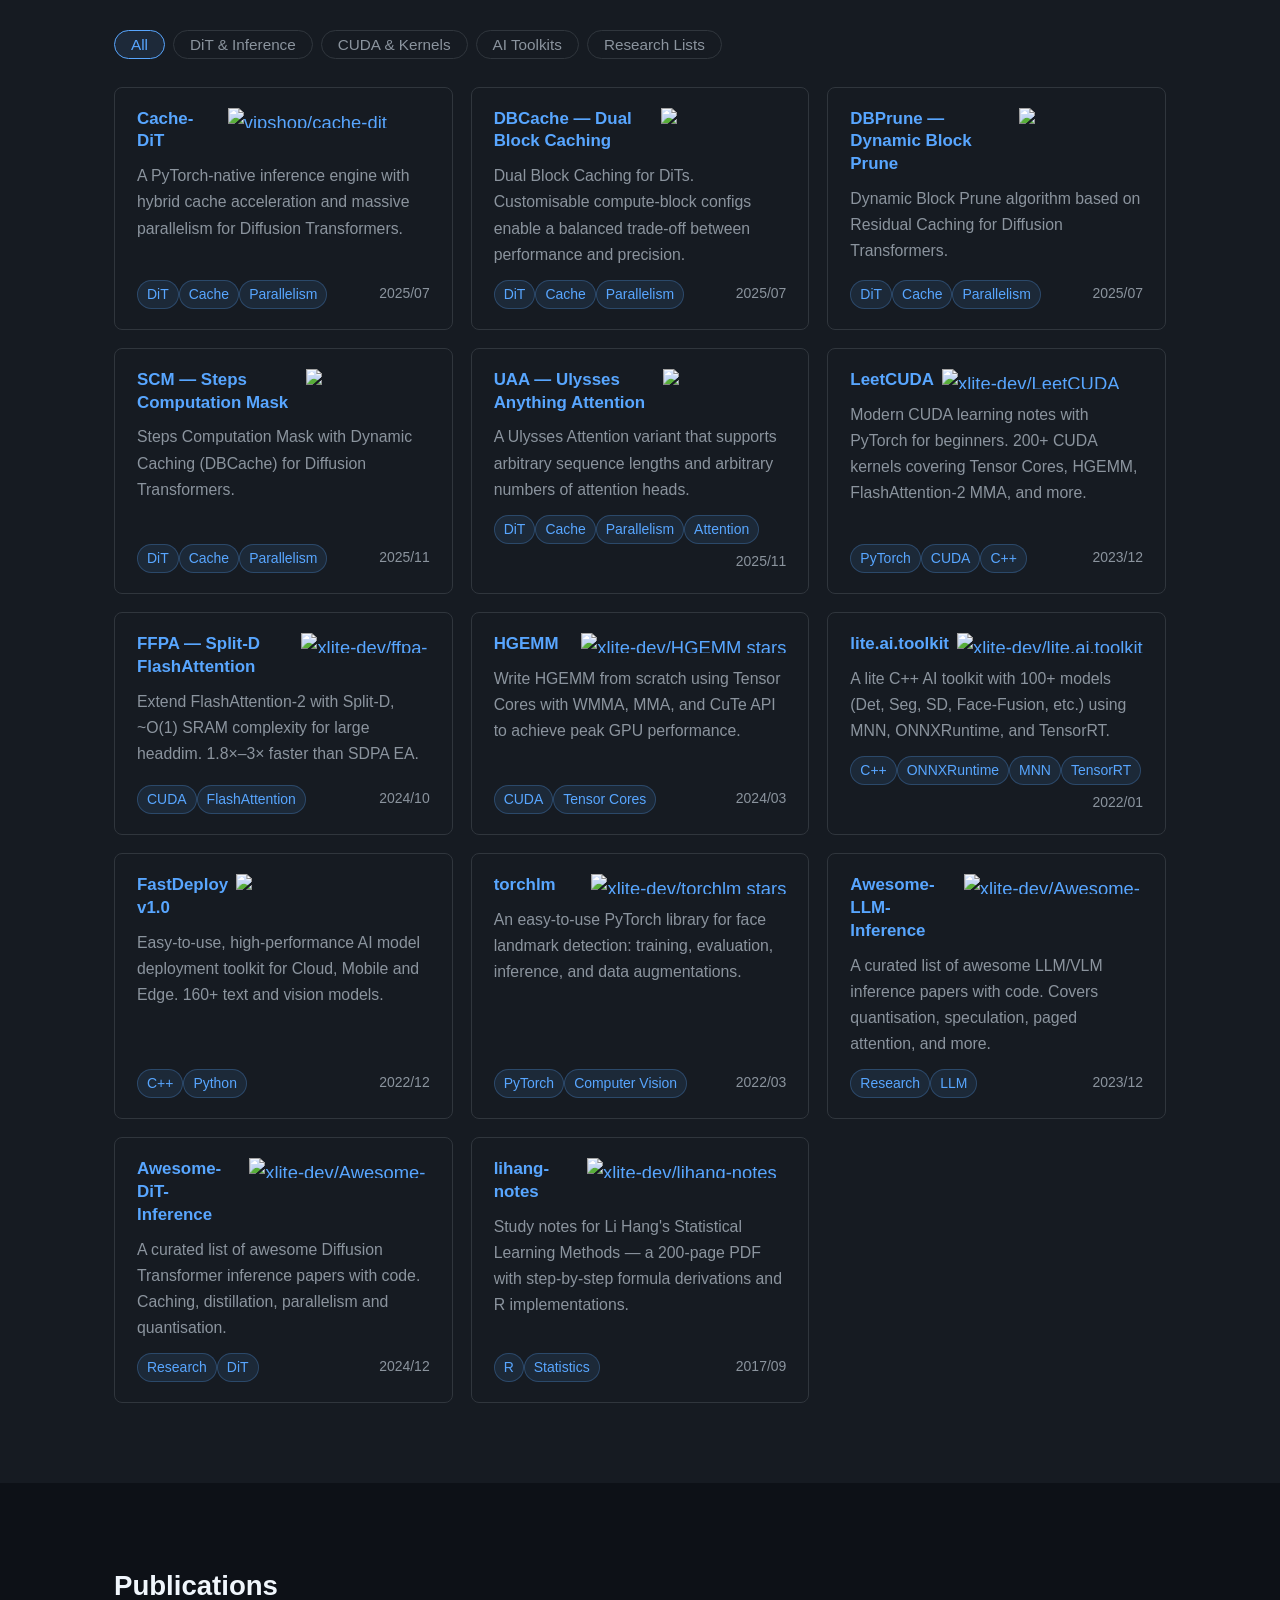
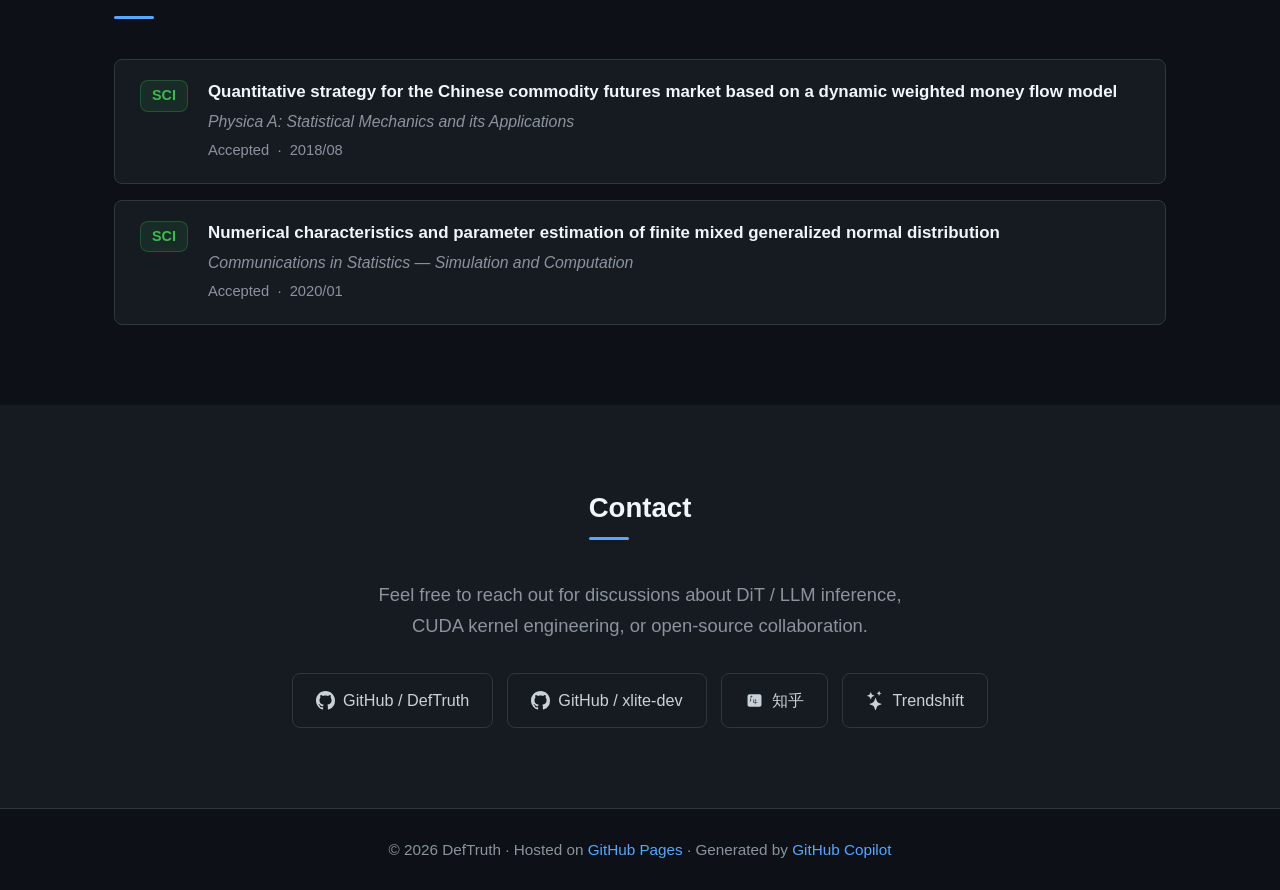
==== commit 3210a11b: "Update index.html" ====
--- a/index.html
+++ b/index.html
@@ -90,8 +90,8 @@
           <strong>Diffusion Transformer inference acceleration</strong>.</p>
         <p>I built
            <a href="https://github.com/vipshop/cache-dit" target="_blank" rel="noopener">Cache-DiT</a>,
-           a PyTorch-native inference engine with <a href="https://cache-dit.readthedocs.io/en/latest/user_guide/CACHE_API/" target="_blank" rel="noopener">hybrid cache acceleration</a> (DBCache, TaylorSeer, SCM)
-           and massive <a href="https://cache-dit.readthedocs.io/en/latest/user_guide/CONTEXT_PARALLEL/" target="_blank" rel="noopener">parallelism</a> (CP, USP, TP, UAA, TE-P, VAE-P, 2D or 3D parallel) for DiTs.</p>
+           a PyTorch-native inference engine w/ <a href="https://cache-dit.readthedocs.io/en/latest/user_guide/CACHE_API/" target="_blank" rel="noopener">hybrid cache acceleration</a> (DBCache, TaylorSeer, SCM)
+           and massive <a href="https://cache-dit.readthedocs.io/en/latest/user_guide/CONTEXT_PARALLEL/" target="_blank" rel="noopener">parallelism</a> (USP, TP, UAA, TE-P, VAE-P) for DiTs.</p>
         <p>I'm also deeply invested in <strong>CUDA kernel engineering</strong>: writing HGEMM,
            FlashAttention, and 200+ kernels from scratch using Tensor Cores, MMA,
            and CuTe, documented in
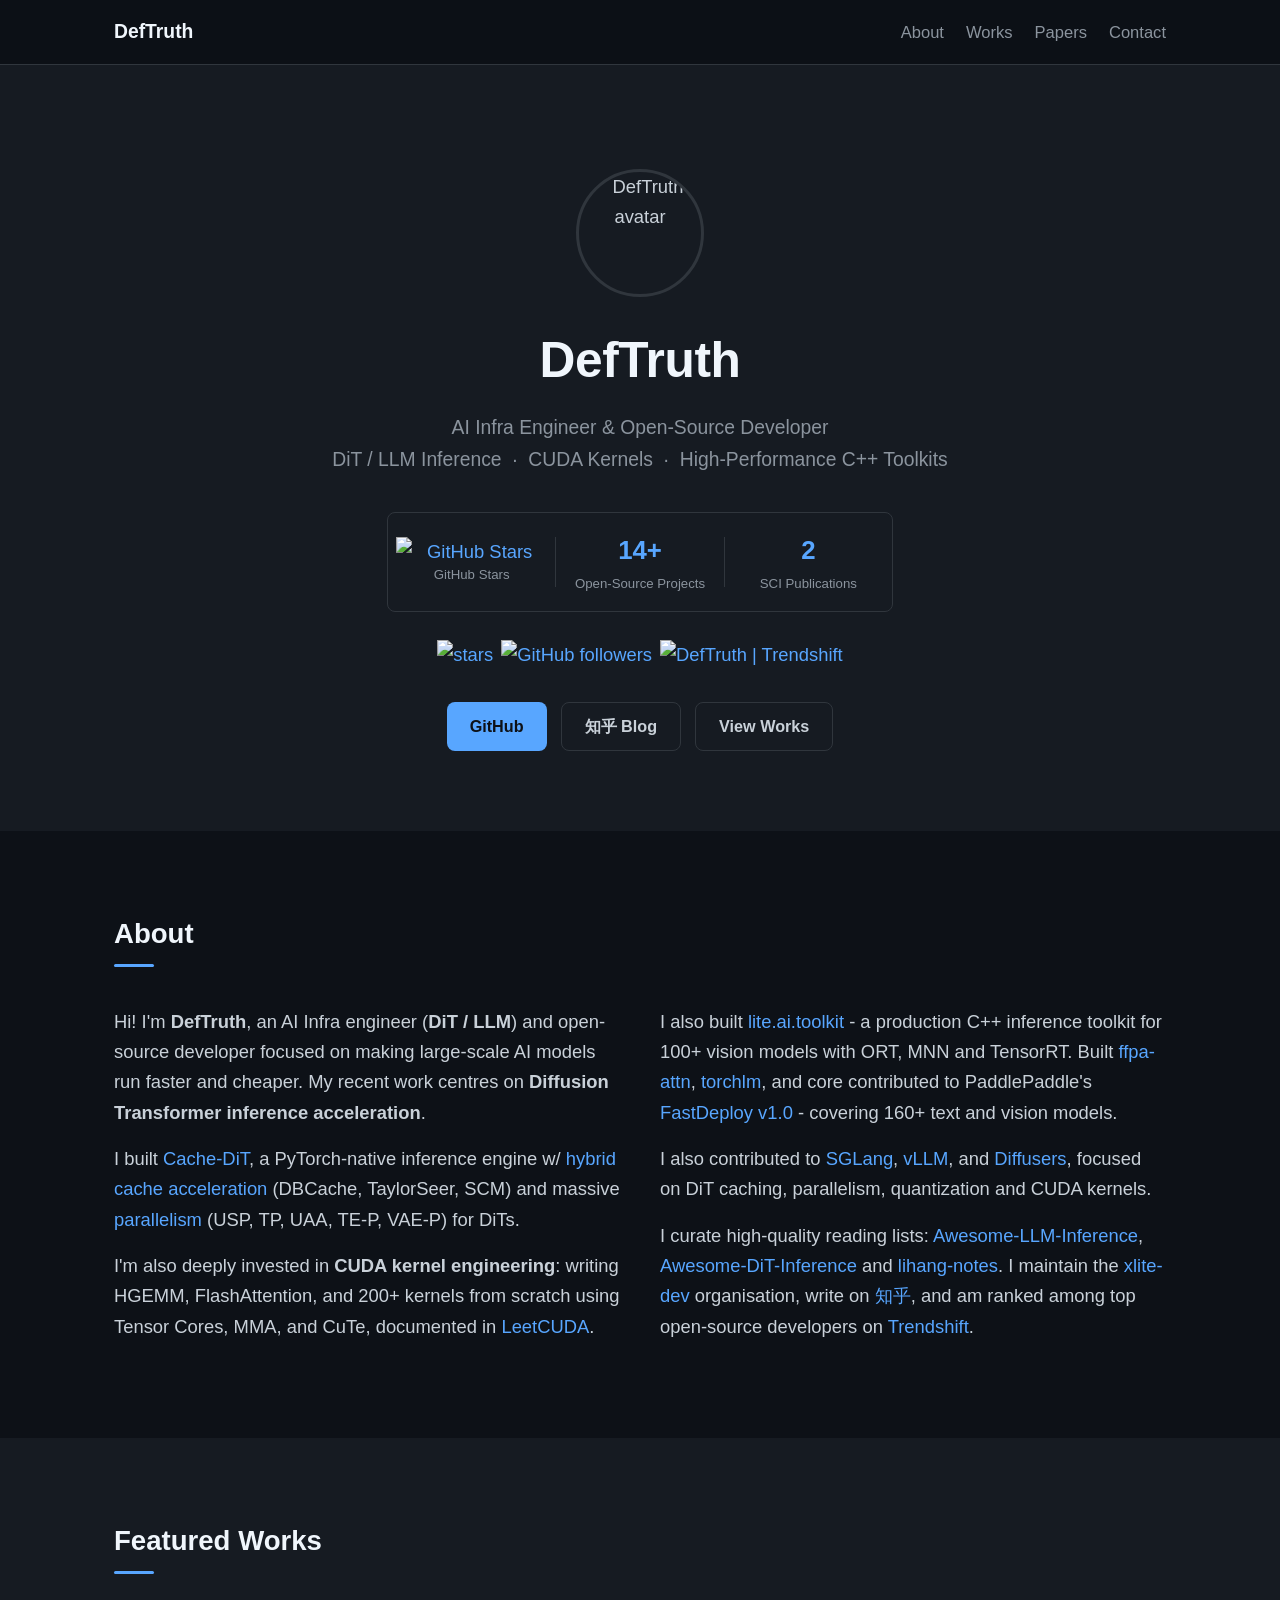
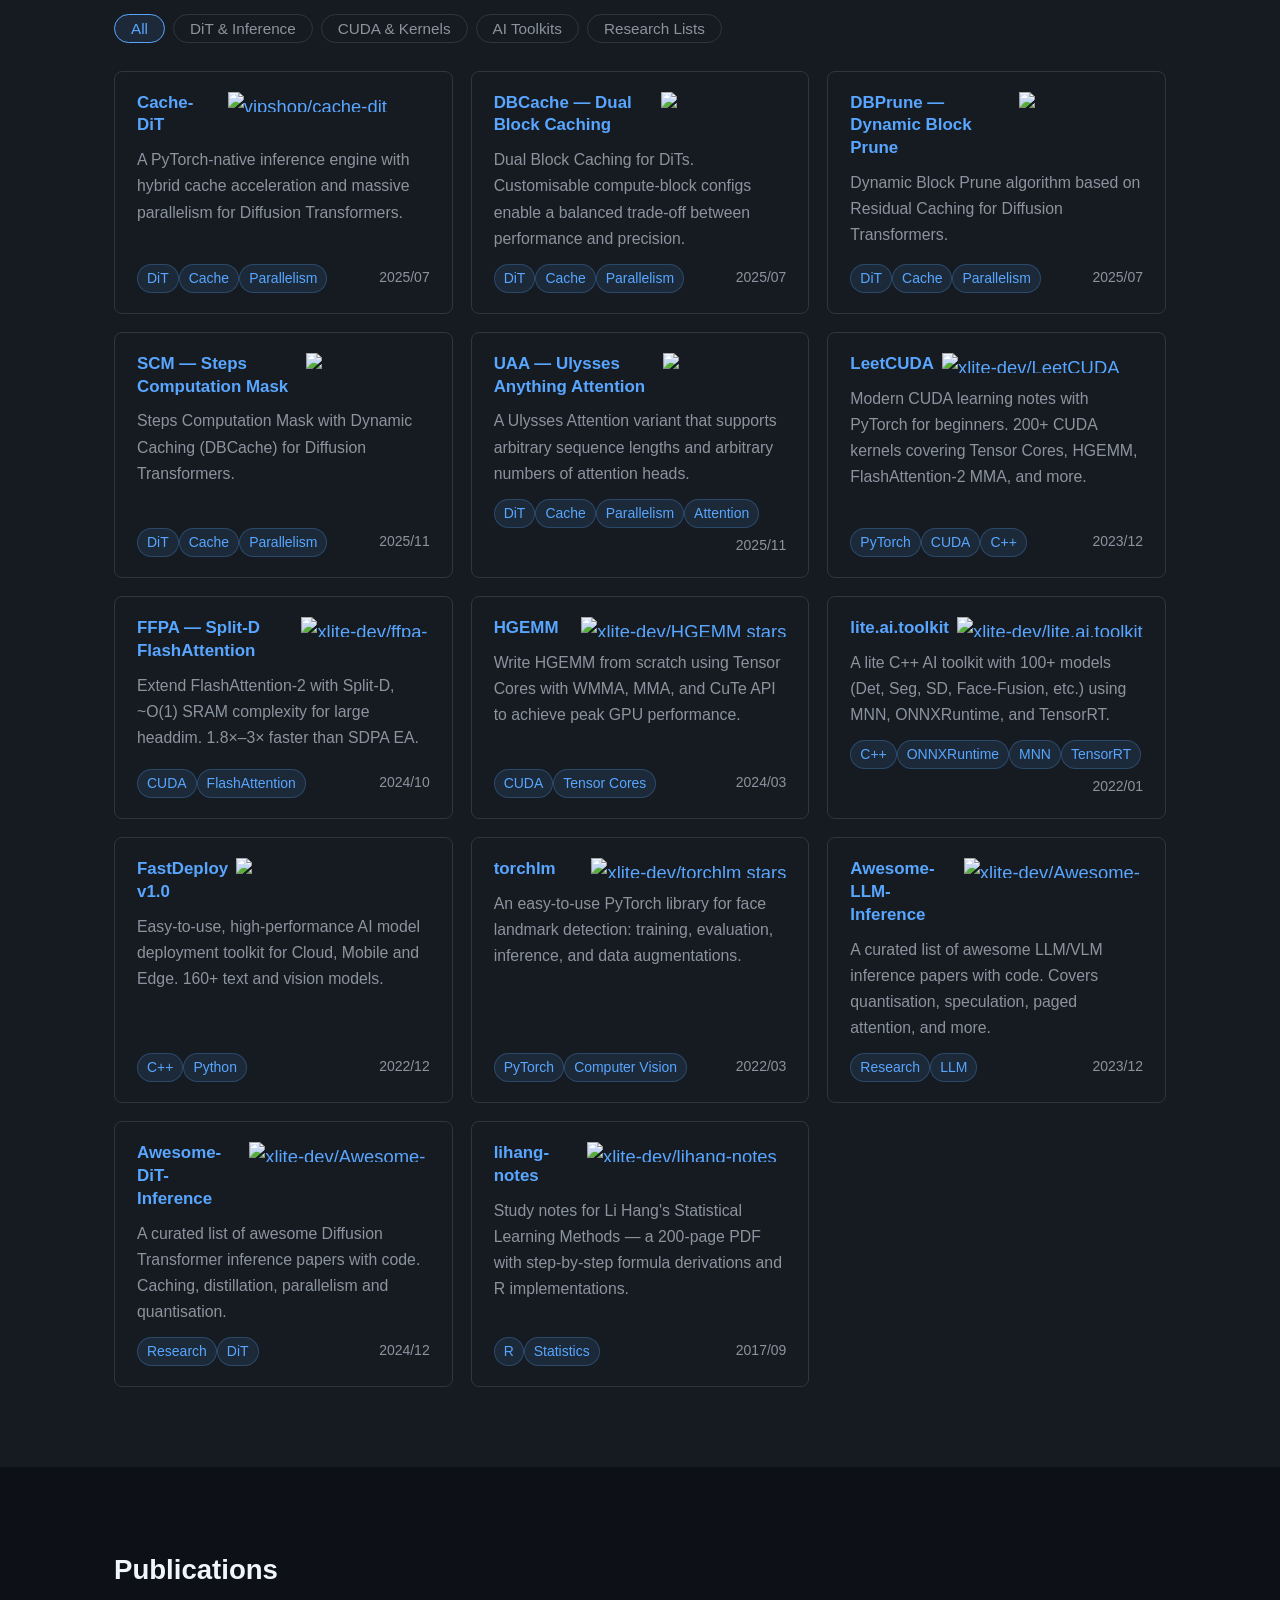
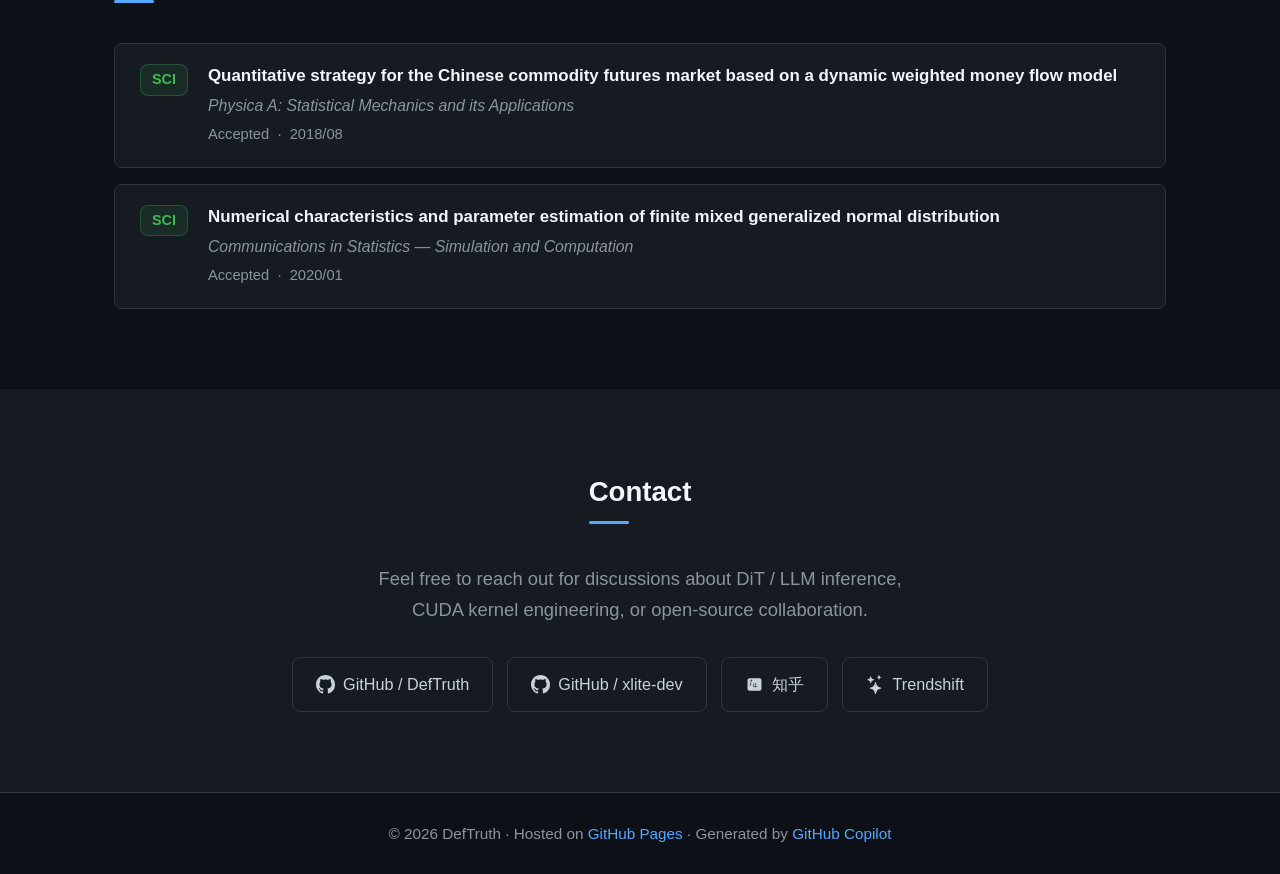
==== commit f6755cde: "Update index.html" ====
--- a/index.html
+++ b/index.html
@@ -113,8 +113,8 @@
         <p>I curate high-quality reading lists:
            <a href="https://github.com/xlite-dev/Awesome-LLM-Inference" target="_blank" rel="noopener">Awesome-LLM-Inference</a>, 
            <a href="https://github.com/xlite-dev/Awesome-DiT-Inference" target="_blank" rel="noopener">Awesome-DiT-Inference</a> 
-           and <a href="https://github.com/xlite-dev/lihang-notes" target="_blank" rel="noopener">lihang-notes</a>.</p>
-        <p>I maintain the
+           and <a href="https://github.com/xlite-dev/lihang-notes" target="_blank" rel="noopener">lihang-notes</a>. 
+           I maintain the
            <a href="https://github.com/xlite-dev" target="_blank" rel="noopener">xlite-dev</a>
            organisation, write on
            <a href="https://www.zhihu.com/people/qyjdef" target="_blank" rel="noopener">知乎</a>,
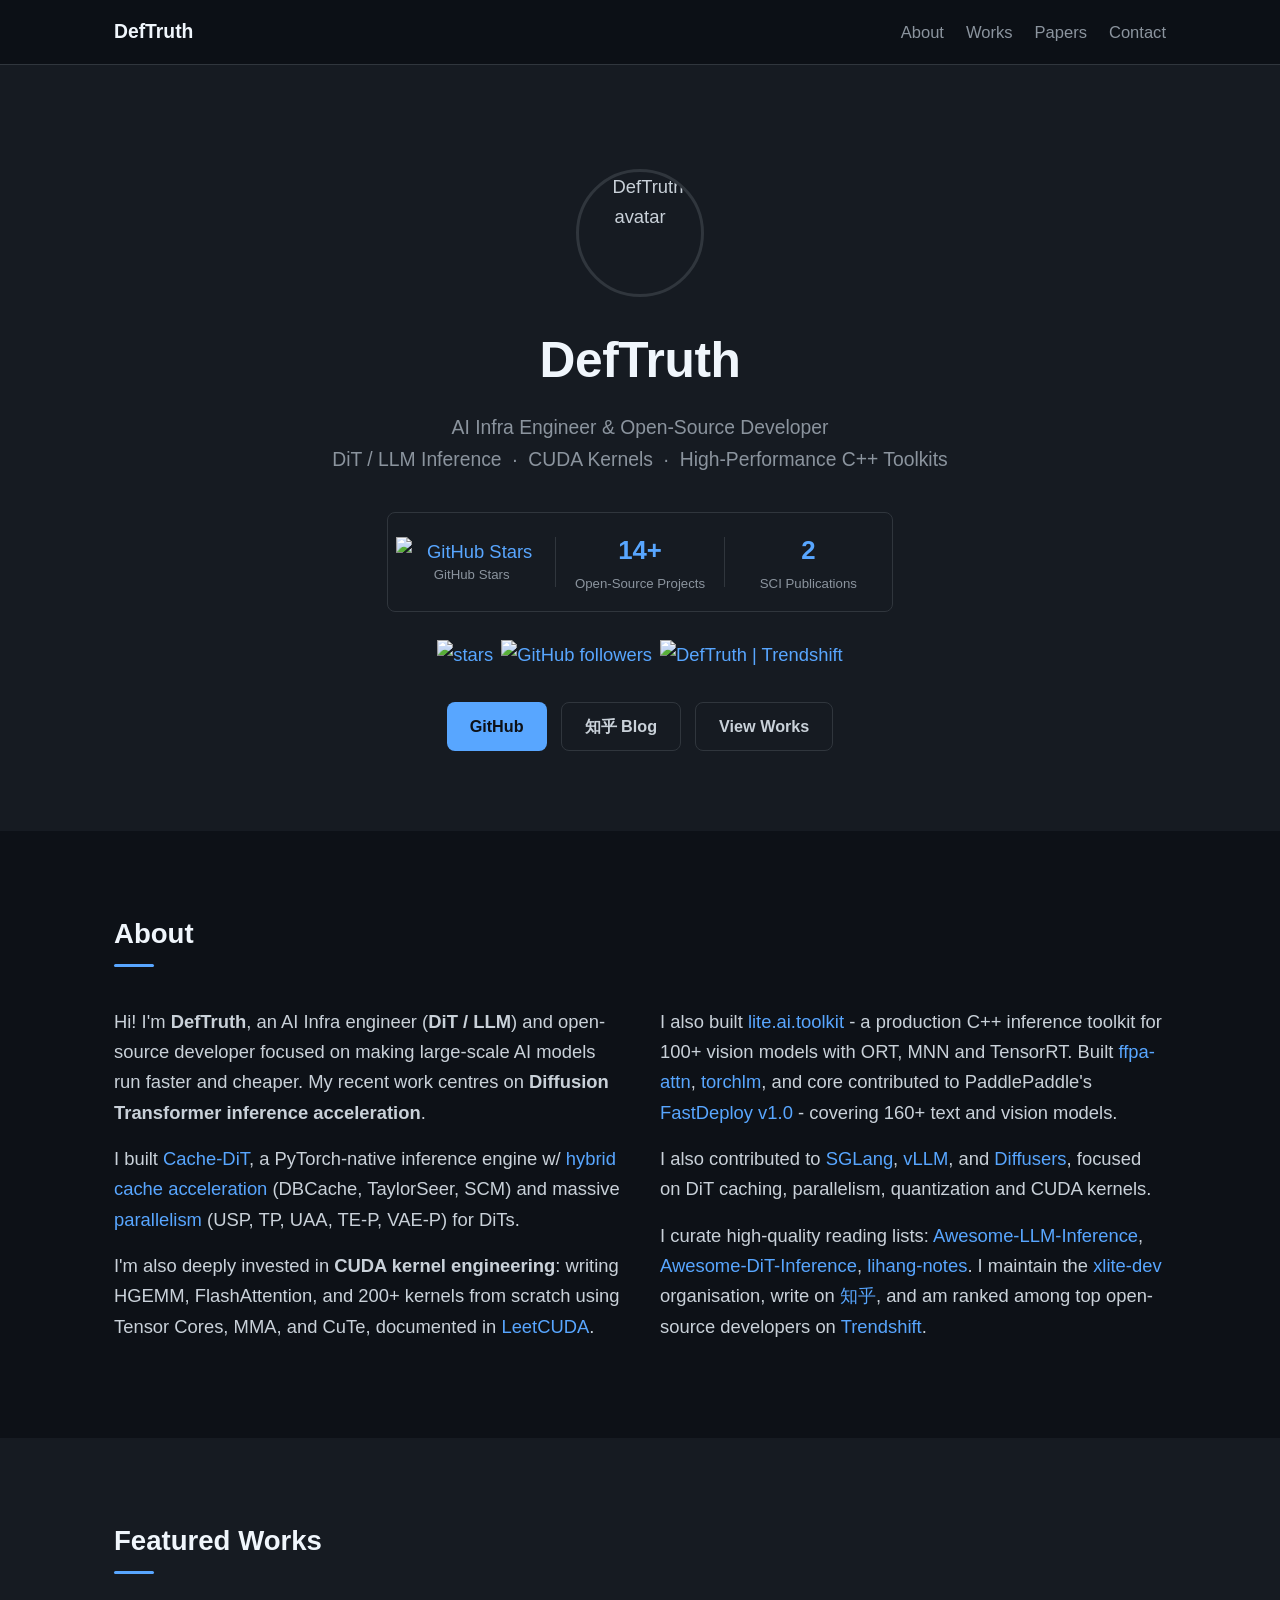
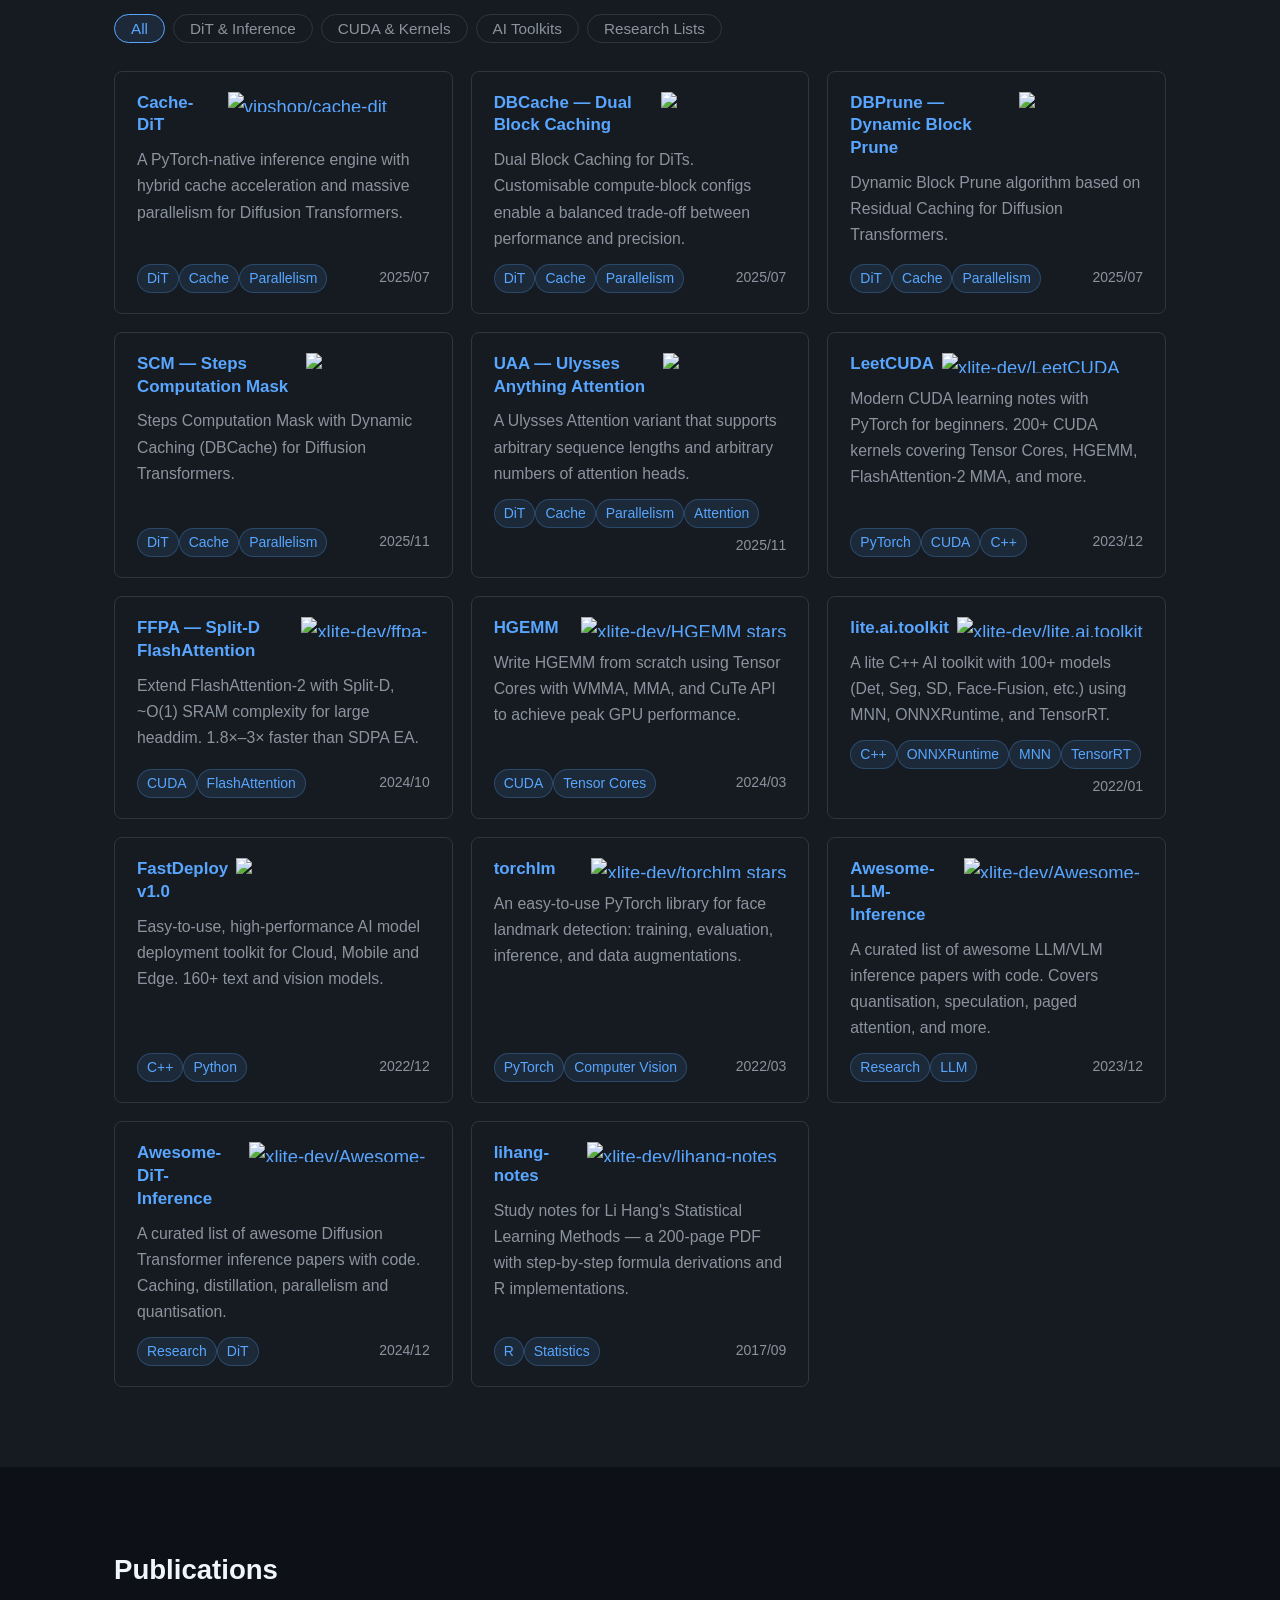
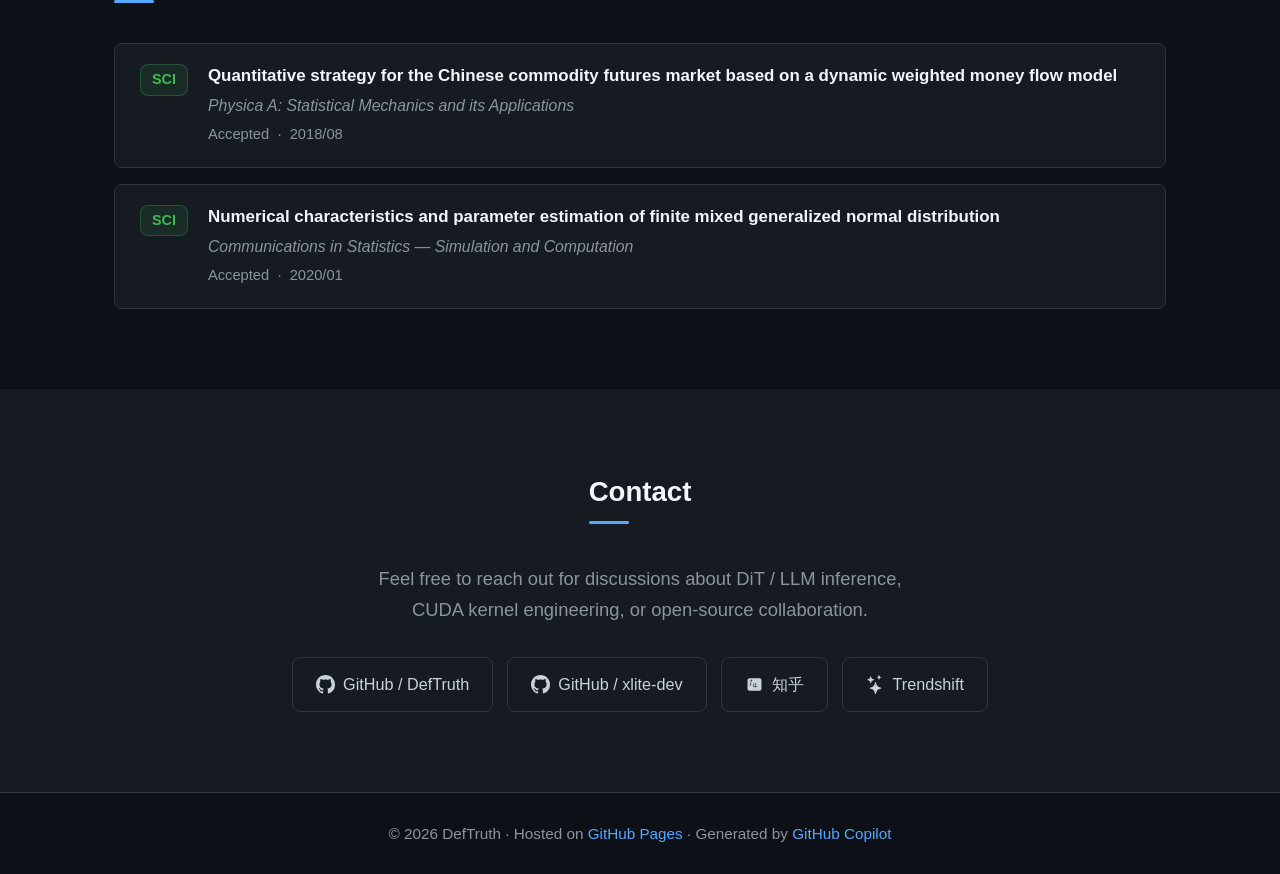
==== commit 30a0f1ea: "Fix link formatting in index.html" ====
--- a/index.html
+++ b/index.html
@@ -112,8 +112,8 @@
            focused on DiT caching, parallelism, quantization and CUDA kernels.</p>
         <p>I curate high-quality reading lists:
            <a href="https://github.com/xlite-dev/Awesome-LLM-Inference" target="_blank" rel="noopener">Awesome-LLM-Inference</a>, 
-           <a href="https://github.com/xlite-dev/Awesome-DiT-Inference" target="_blank" rel="noopener">Awesome-DiT-Inference</a> 
-           and <a href="https://github.com/xlite-dev/lihang-notes" target="_blank" rel="noopener">lihang-notes</a>. 
+           <a href="https://github.com/xlite-dev/Awesome-DiT-Inference" target="_blank" rel="noopener">Awesome-DiT-Inference</a>, 
+           <a href="https://github.com/xlite-dev/lihang-notes" target="_blank" rel="noopener">lihang-notes</a>. 
            I maintain the
            <a href="https://github.com/xlite-dev" target="_blank" rel="noopener">xlite-dev</a>
            organisation, write on
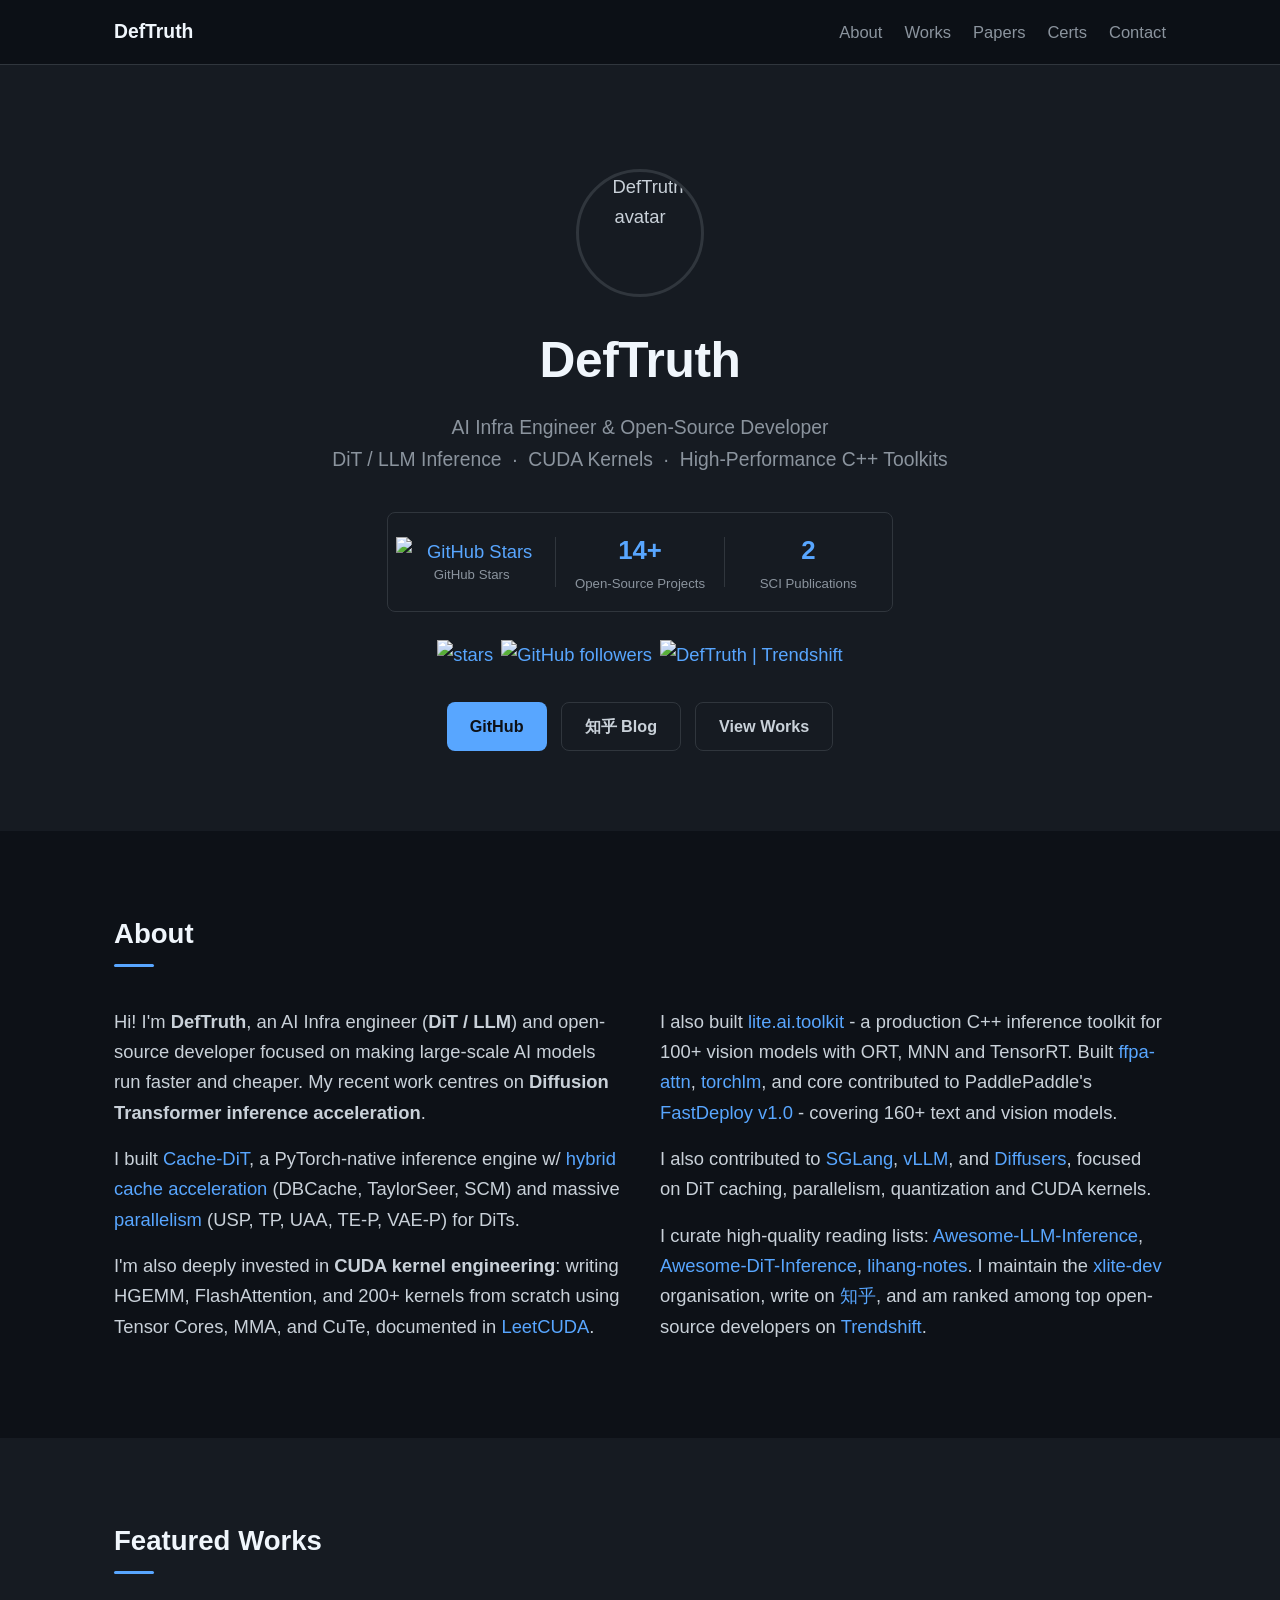
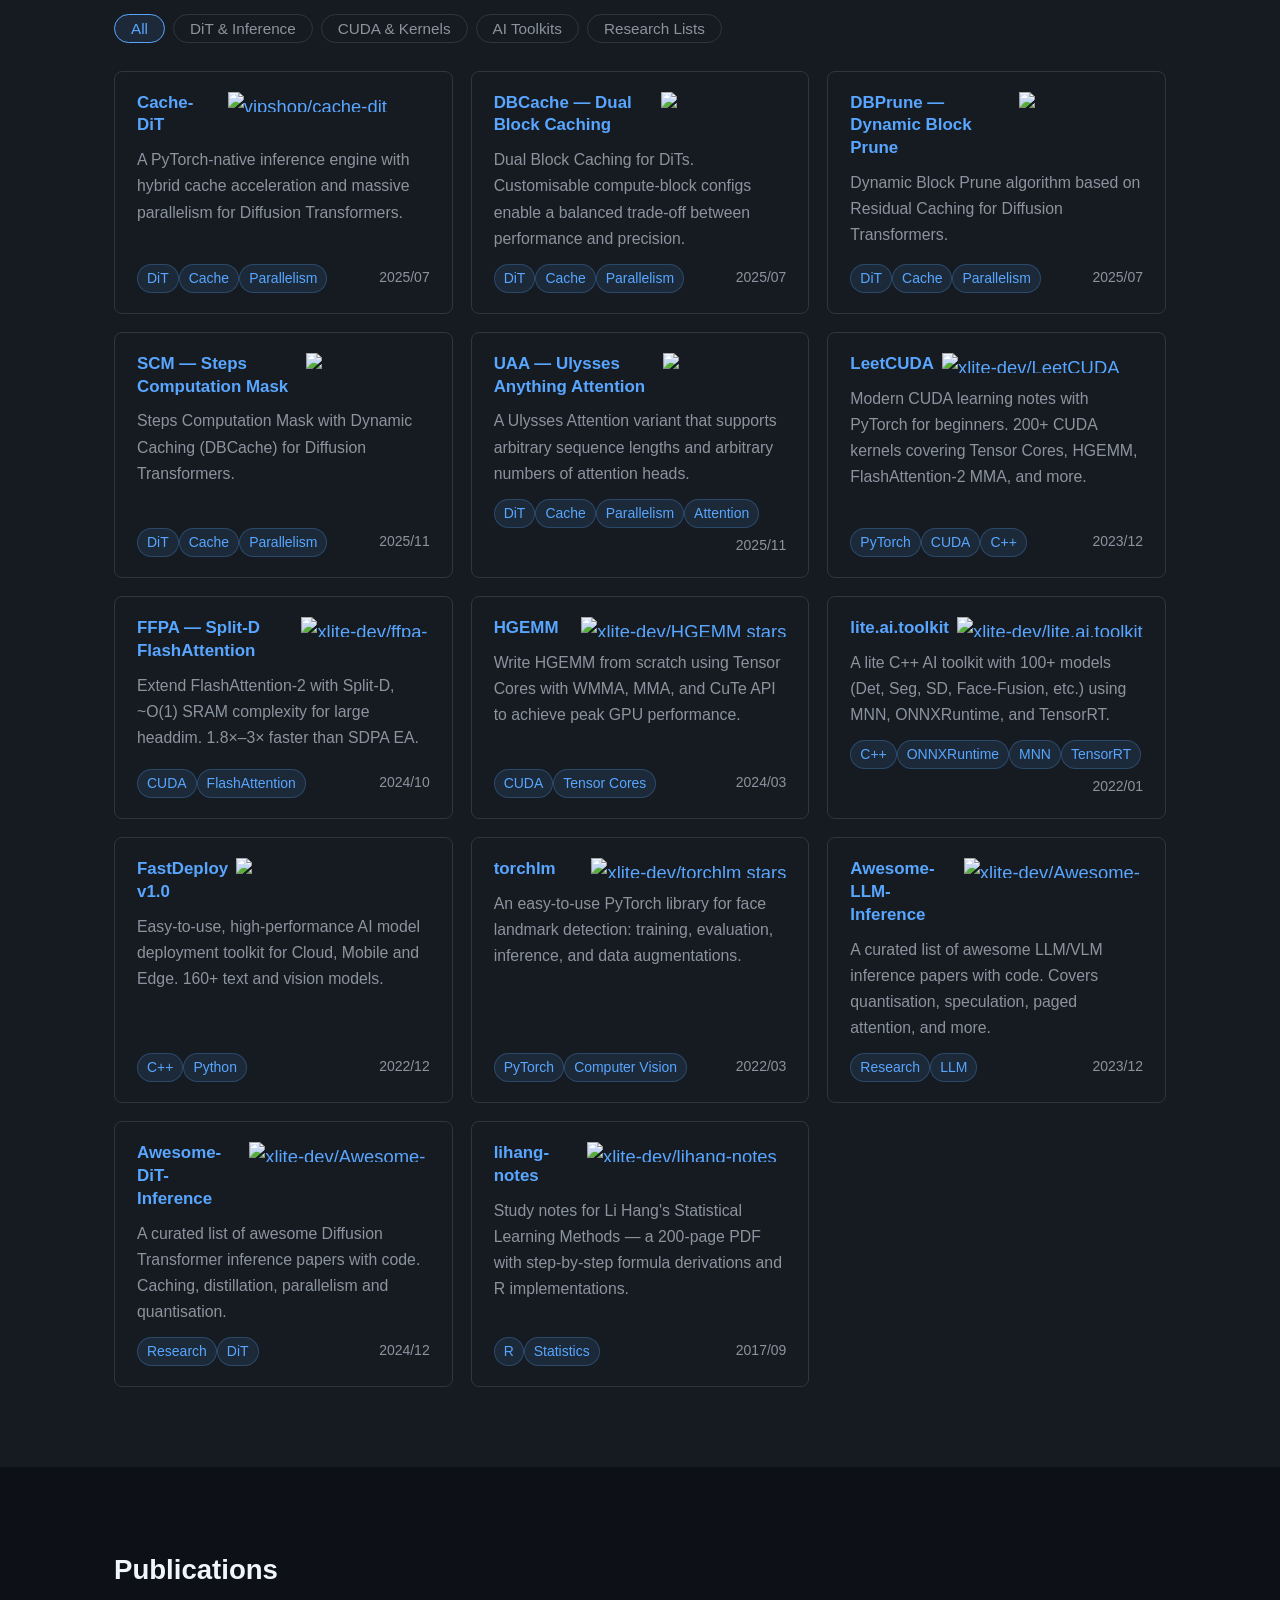
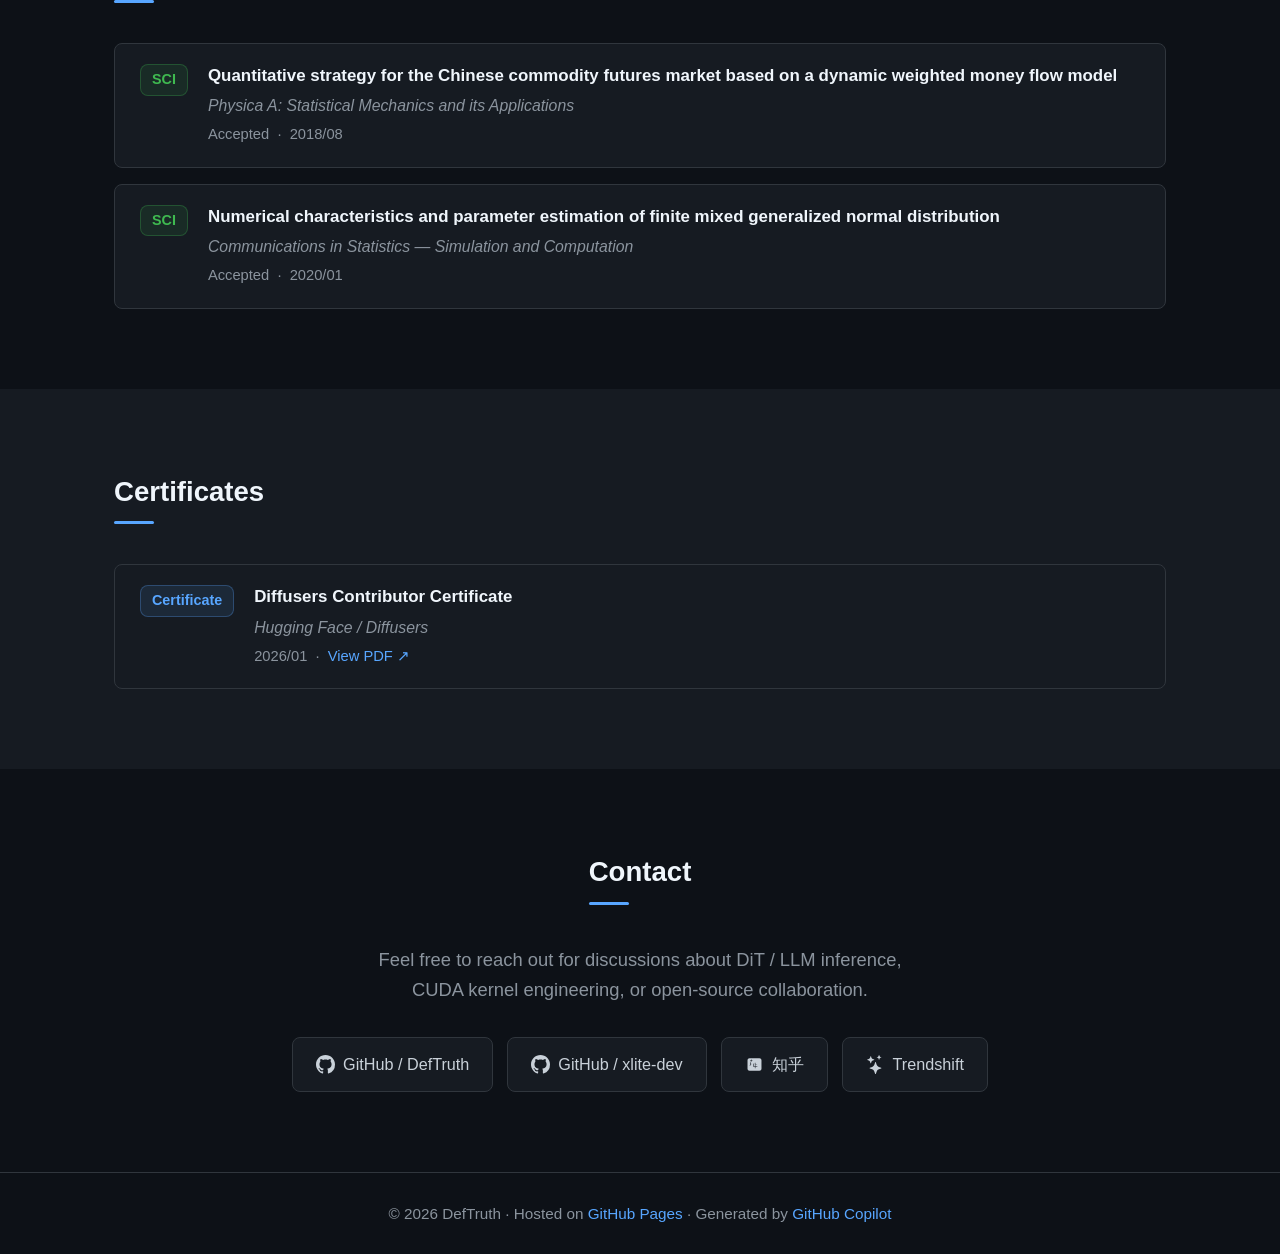
==== commit 0853927f: "Add Diffusers contributor certificate section to GitHub Pages Co-authored-by: DefTruth <31974251+Def" ====
--- a/index.html
+++ b/index.html
@@ -20,6 +20,7 @@
       <li><a href="#about">About</a></li>
       <li><a href="#projects">Works</a></li>
       <li><a href="#publications">Papers</a></li>
+      <li><a href="#certificates">Certs</a></li>
       <li><a href="#contact">Contact</a></li>
     </ul>
   </div>
@@ -145,6 +146,15 @@
   </div>
 </section>
 
+<!-- CERTIFICATES ------------------------------------------- -->
+<section id="certificates">
+  <div class="container">
+    <h2 class="section-title">Certificates</h2>
+    <!-- Certificate cards — injected by assets/js/main.js (edit CERTIFICATES array there) -->
+    <div id="cert-list"></div>
+  </div>
+</section>
+
 <!-- CONTACT ------------------------------------------------ -->
 <section id="contact">
   <div class="container" style="text-align:center">
--- a/assets/css/style.css
+++ b/assets/css/style.css
@@ -144,6 +144,23 @@
 .pub-venue { color: var(--muted); font-size: .86rem; margin-bottom: 3px; }
 .pub-meta  { color: var(--muted); font-size: .8rem; }
 
+/* ---------- Certificates ----------------------------------- */
+#cert-list  { display: flex; flex-direction: column; gap: 16px; }
+.cert-card  { display: flex; gap: 20px; align-items: flex-start;
+              background: var(--bg-card); border: 1px solid var(--border);
+              border-radius: var(--radius); padding: 20px 25px;
+              transition: border-color var(--ease); }
+.cert-card:hover { border-color: var(--accent); }
+.cert-type  { flex-shrink: 0; align-self: flex-start;
+              background: rgba(88,166,255,.1); border: 1px solid rgba(88,166,255,.28);
+              color: var(--accent); border-radius: var(--radius);
+              padding: 3px 11px; font-size: .78rem; font-weight: 700; }
+.cert-title { font-size: .92rem; font-weight: 600; line-height: 1.45; margin-bottom: 5px; }
+.cert-title a { color: var(--heading); }
+.cert-title a:hover { color: var(--accent); }
+.cert-org   { color: var(--muted); font-size: .86rem; margin-bottom: 3px; }
+.cert-meta  { color: var(--muted); font-size: .8rem; }
+
 /* ---------- Contact ---------------------------------------- */
 .contact-links { display: flex; flex-wrap: wrap; justify-content: center; gap: 14px; }
 .contact-link  { display: flex; align-items: center; gap: 8px;
@@ -173,5 +190,5 @@
   /* hide Works + Papers links on smallest screens, keep About + Contact */
   .nav-links li:nth-child(2),
   .nav-links li:nth-child(3) { display: none; }
-  .pub-card       { flex-direction: column; }
+  .pub-card, .cert-card { flex-direction: column; }
 }
